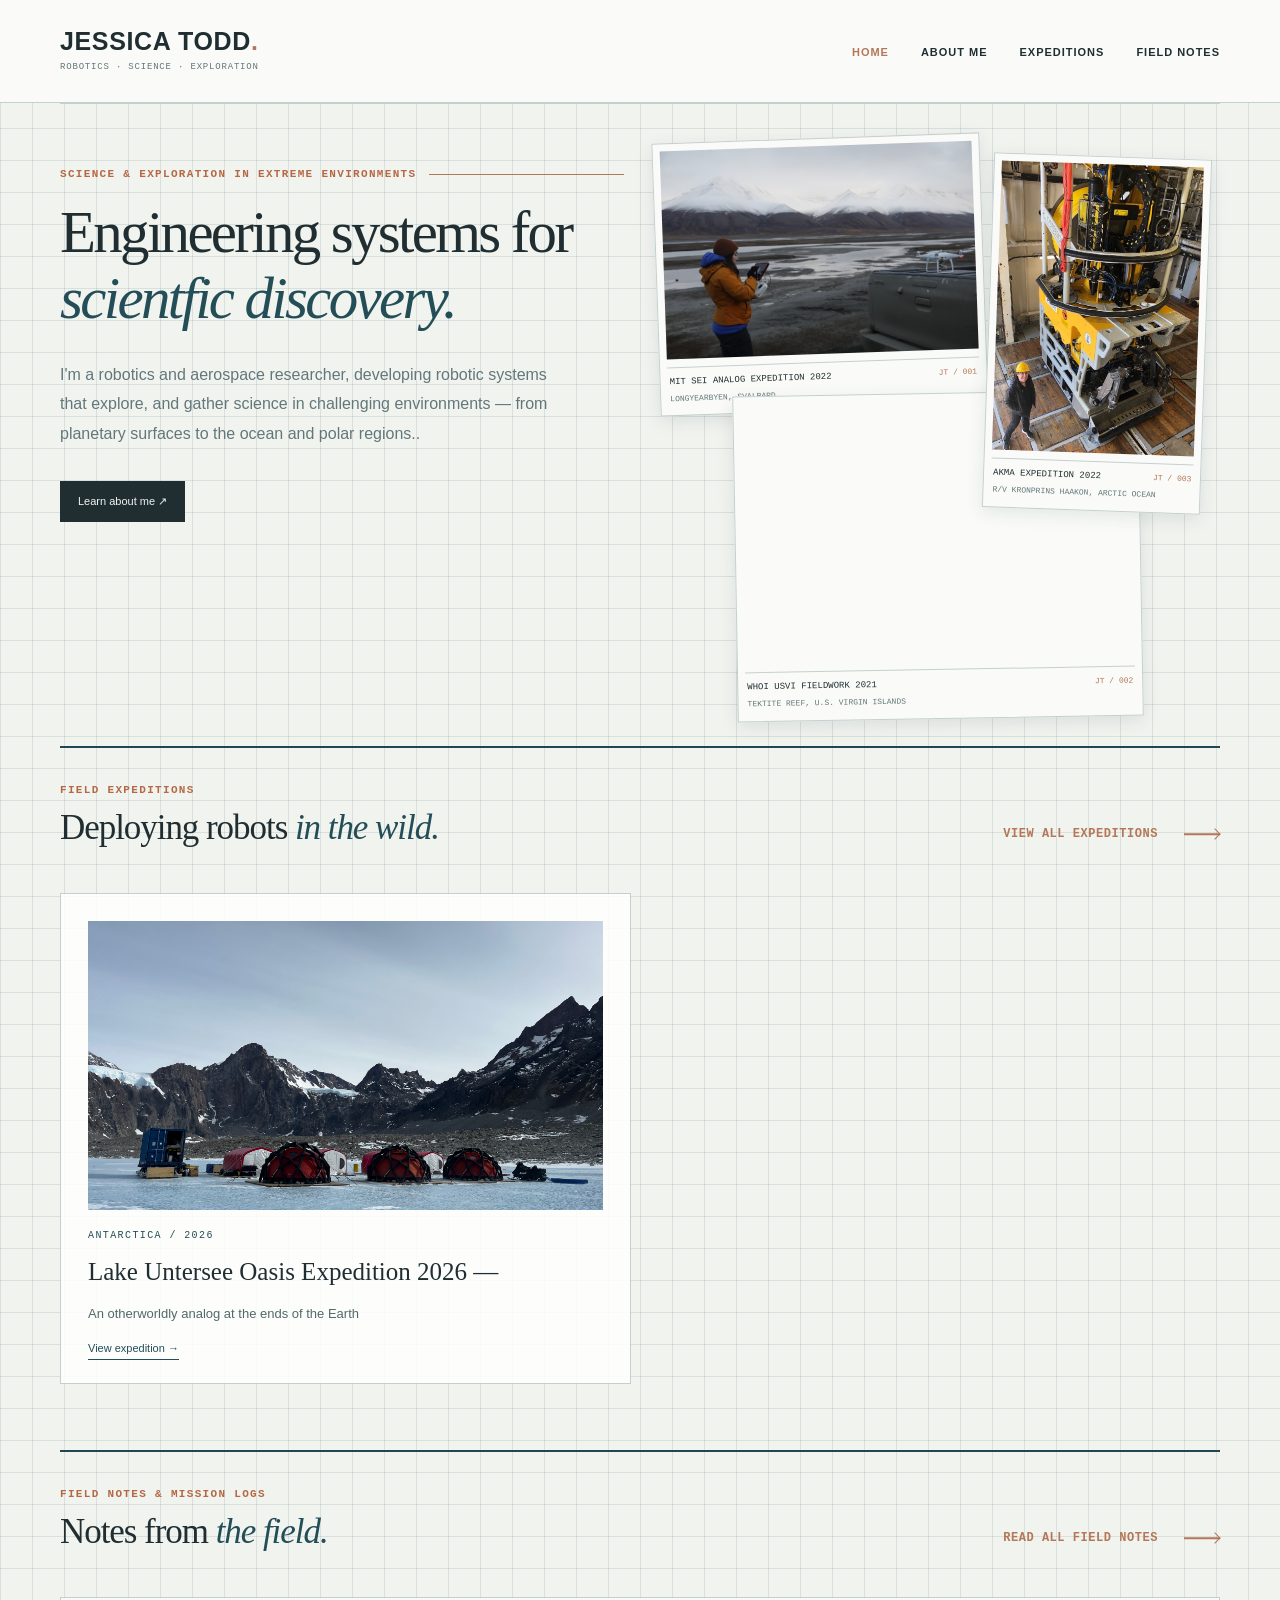
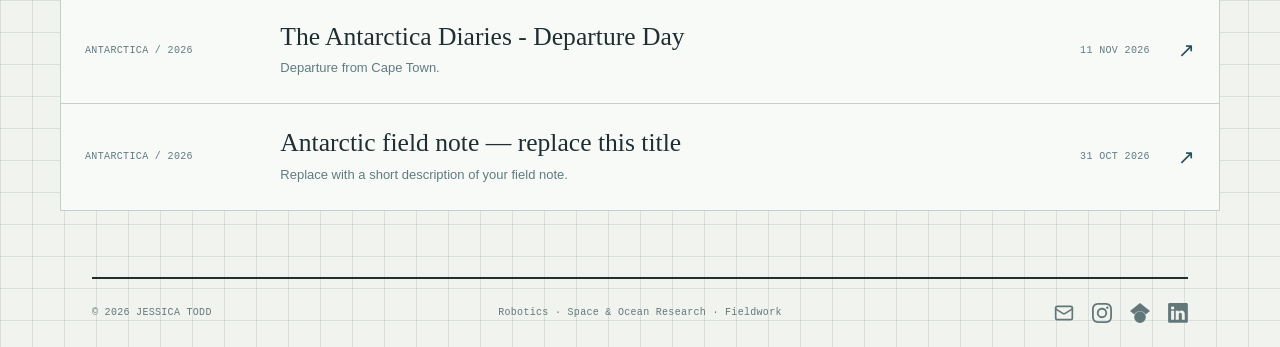
==== index.html @ 4ff8adb1 "Publish Personal Research Notebook static build" ====
<!DOCTYPE html><html lang="en"><head><meta charset="UTF-8"><meta name="viewport" content="width=device-width, initial-scale=1"><meta name="description" content="Research, field expeditions, robotics and space exploration."><meta name="theme-color" content="#f1f3ef"><link rel="icon" type="image/svg+xml" href="/favicon.svg"><title>Jessica Todd — Research Notebook</title><link rel="stylesheet" href="/_astro/BaseLayout.C4WYwk-_.css"></head><body><div class="page-shell"><header class="site-header"><a class="site-identity" href="/" aria-label="Jessica Todd — Home"><span class="wordmark">JESSICA TODD<span>.</span></span><span class="site-tagline">ROBOTICS · SCIENCE · EXPLORATION</span></a><nav aria-label="Main navigation"><a href="/" class="nav-link active">Home</a><a href="/about/" class="nav-link">About Me</a><a href="/expeditions/" class="nav-link">Expeditions</a><a href="/field-notes/" class="nav-link">Field Notes</a></nav></header><main><section class="exp-hero home-hero"><div><div class="atlas-index-line"><span class="eyebrow">SCIENCE & EXPLORATION IN EXTREME ENVIRONMENTS</span></div><h1>Engineering systems for <em>scientfic discovery.</em></h1><p class="hero-intro">I'm a robotics and aerospace researcher, developing robotic systems that explore, and gather science in challenging environments — from planetary surfaces to the ocean and polar regions..</p><div class="hero-actions"><a class="button button-dark" href="/about/">Learn about me ↗</a></div></div><div class="home-photo-composition" aria-label="Photographs from scientific fieldwork"><figure class="home-photo hero1"><div class="home-photo-image"><img src="/images/hero/_M7A6971.jpeg" alt="Drone surveying in Svalbard" loading="eager" decoding="async"></div><figcaption class="home-photo-caption"><div class="home-photo-caption-top"><span class="home-photo-expedition">MIT SEI ANALOG EXPEDITION 2022</span><span class="home-photo-number" aria-label="Collection photograph 001">JT / 001</span></div><span class="home-photo-location">LONGYEARBYEN, SVALBARD</span></figcaption></figure><figure class="home-photo hero2"><div class="home-photo-image"><img src="/images/hero/akma.png" alt="AEGIR ROV aboard R/V Kronprins Haakon" loading="eager" decoding="async"></div><figcaption class="home-photo-caption"><div class="home-photo-caption-top"><span class="home-photo-expedition">AKMA EXPEDITION 2022</span><span class="home-photo-number" aria-label="Collection photograph 003">JT / 003</span></div><span class="home-photo-location">R/V KRONPRINS HAAKON, ARCTIC OCEAN</span></figcaption></figure><figure class="home-photo hero3"><div class="home-photo-image"><img src="/images/hero/6D5A0852.jpg" alt="Underwater fieldwork in the U.S. Virgin Islands" loading="eager" decoding="async"></div><figcaption class="home-photo-caption"><div class="home-photo-caption-top"><span class="home-photo-expedition">WHOI USVI FIELDWORK 2021</span><span class="home-photo-number" aria-label="Collection photograph 002">JT / 002</span></div><span class="home-photo-location">TEKTITE REEF, U.S. VIRGIN ISLANDS</span></figcaption></figure></div></section><section class="section-block compact-section"><div class="section-heading"><div><p class="eyebrow">FIELD EXPEDITIONS</p><h2>Deploying robots <em>in the wild. </em></h2></div><a class="text-link" href="/expeditions/">View all expeditions<span class="link-arrow" aria-hidden="true">→</span></a></div><div class="exp-card-grid"><a class="exp-card expedition-home-card" href="/expeditions/antarctica2026/"><img src="/images/expeditions/antarctica_2026/IMG_6200.JPG" alt="Camp SETI at Lake Untersee" loading="lazy"><p class="eyebrow">Antarctica / 2026</p><h3>Lake Untersee Oasis Expedition 2026 —</h3><p>An otherworldly analog at the ends of the Earth</p><span class="text-link">View expedition →</span></a></div></section><section class="section-block compact-section"><div class="section-heading"><div><p class="eyebrow">FIELD NOTES & MISSION LOGS</p><h2>Notes from <em>the field.</em></h2></div><a class="text-link" href="/field-notes/">Read all field notes<span class="link-arrow" aria-hidden="true">→</span></a></div><!-- Horizontal field-note archive --><div class="home-fieldnotes-list"><a class="home-fieldnote-row" href="/field-notes/antarctica2026/311026/"><!-- Expedition / year --><div class="home-fieldnote-region">Antarctica / 2026</div><!-- Field-note title and description --><div class="home-fieldnote-content"><h3>The Antarctica Diaries - Departure Day</h3><p>Departure from Cape Town.</p></div><!-- Publication date and arrow --><div class="home-fieldnote-meta"><time datetime="2026-11-11">11 Nov 2026</time><span class="home-fieldnote-arrow" aria-hidden="true">↗</span></div></a><a class="home-fieldnote-row" href="/field-notes/antarctica-field-note/"><!-- Expedition / year --><div class="home-fieldnote-region">Antarctica / 2026</div><!-- Field-note title and description --><div class="home-fieldnote-content"><h3>Antarctic field note — replace this title</h3><p>Replace with a short description of your field note.</p></div><!-- Publication date and arrow --><div class="home-fieldnote-meta"><time datetime="2026-10-31">31 Oct 2026</time><span class="home-fieldnote-arrow" aria-hidden="true">↗</span></div></a></div></section></main><footer class="site-footer page-shell"><div class="footer-inner"><div class="footer-left"><span>© 2026 JESSICA TODD</span></div><div class="footer-center"><span>Robotics · Space & Ocean Research · Fieldwork</span></div><div class="footer-right"><div class="social-links "><a href="mailto:jetodd@caltech.edu" aria-label="Email" title="Email"><span class="social-icon" style="--icon-url: url(&quot;/icons/email.svg&quot;)" aria-hidden="true"></span></a><a href="https://www.instagram.com/jess_thexplorer/" aria-label="Instagram" title="Instagram" target="_blank" rel="noopener noreferrer"><span class="social-icon" style="--icon-url: url(&quot;/icons/instagram.svg&quot;)" aria-hidden="true"></span></a><a href="https://scholar.google.com/citations?user=zuVELHgAAAAJ&amp;hl=en" aria-label="Google Scholar" title="Google Scholar" target="_blank" rel="noopener noreferrer"><span class="social-icon" style="--icon-url: url(&quot;/icons/googlescholar.svg&quot;)" aria-hidden="true"></span></a><a href="https://www.linkedin.com/in/jessicatodd7/" aria-label="LinkedIn" title="LinkedIn" target="_blank" rel="noopener noreferrer"><span class="social-icon" style="--icon-url: url(&quot;/icons/linkedin.svg&quot;)" aria-hidden="true"></span></a></div></div></div></footer></div></body></html>
---- _astro/BaseLayout.C4WYwk-_.css ----
:root{--paper:#f6f5f0;--ink:#202821;--muted:#737970;--line:#dcded5;--green:#526b58;--rust:#b75c3e;--serif:Georgia, "Times New Roman", serif;--sans:Arial, Helvetica, sans-serif;--mono:"Courier New", monospace}*{box-sizing:border-box}html{scroll-behavior:smooth}body{background:var(--paper);color:var(--ink);font-family:var(--sans);-webkit-font-smoothing:antialiased;margin:0}a{color:inherit;text-decoration:none}.page-shell{width:min(1160px,100% - 64px);margin:0 auto}.site-header{border-bottom:1px solid var(--line);justify-content:space-between;align-items:center;min-height:86px;display:flex}.wordmark{letter-spacing:.12em;font-size:14px;font-weight:700}.nav-link{color:var(--muted);font-size:12px;transition:color .2s}.nav-link:hover,.nav-link.active{color:var(--ink)}.nav-link.active{box-shadow:0 1px var(--rust);padding-bottom:5px}.hero{grid-template-columns:1.05fr .95fr;align-items:center;gap:64px;padding:82px 0 88px;display:grid}.eyebrow,.card-index{font:10px var(--mono);letter-spacing:.12em;color:var(--muted);text-transform:uppercase}.eyebrow-dot{background:var(--rust);border-radius:50%;width:7px;height:7px;margin:0 9px 1px 0;display:inline-block}h1,h2,h3,p{margin-top:0}.hero h1,.page-hero h1{font:500 clamp(42px, 5.2vw, 68px)/1.12 var(--serif);letter-spacing:-.045em;margin:27px 0 22px}h1 em,h2 em{color:var(--green);font-weight:500}.hero-intro,.page-lede{color:#626a61;max-width:510px;font-size:16px;line-height:1.8}.hero-actions{align-items:center;gap:25px;margin-top:32px;display:flex}.button{align-items:center;gap:25px;padding:14px 18px;font-size:11px;display:inline-flex}.button-dark{background:var(--ink);color:var(--paper)}.button-dark:hover{background:var(--green)}.text-link{border-bottom:1px solid #aab0a6;padding-bottom:5px;font-size:11px}.text-link span{margin-left:10px}.hero-art{background:#dce2d6;padding:15px;position:relative}.hero-art svg{width:100%;height:auto;display:block}.art-topline,.art-caption{font:8px var(--mono);letter-spacing:.1em;color:#536755;justify-content:space-between;display:flex}.art-topline{padding:2px 2px 12px}.art-caption{padding:12px 2px 1px}.intro-strip{border-top:1px solid var(--line);border-bottom:1px solid var(--line);grid-template-columns:180px 1fr;align-items:start;gap:30px;padding:28px 0;display:grid}.intro-strip .eyebrow{margin:5px 0 0}.intro-strip p:last-child{max-width:760px;font:500 20px/1.55 var(--serif);margin:0}.section-heading{justify-content:space-between;align-items:end;margin-bottom:36px;display:flex}.section-heading h2{font:500 38px/1.15 var(--serif);letter-spacing:-.03em;margin:12px 0 0}.interest-grid{border-top:1px solid var(--line);border-bottom:1px solid var(--line);grid-template-columns:repeat(3,1fr);display:grid}.interest-card{padding:24px 26px 26px 0}.interest-card+.interest-card{border-left:1px solid var(--line);padding-left:26px}.interest-symbol{font:40px var(--serif);color:var(--green);margin:28px 0 20px}.interest-card h3{font:500 21px var(--serif);margin-bottom:10px}.interest-card p{color:var(--muted);max-width:290px;margin-bottom:0;font-size:12px;line-height:1.8}.writing-preview{padding-top:18px}.post-list{border-top:1px solid var(--line)}.post-row{border-bottom:1px solid var(--line);grid-template-columns:135px 1fr 25px;align-items:start;gap:25px;padding:22px 0;display:grid}.post-row time,.blog-meta{font:10px var(--mono);color:var(--muted)}.post-row h3{font:500 20px var(--serif);margin:-4px 0 6px}.post-row p{color:var(--muted);margin:0;font-size:12px}.post-arrow{color:var(--rust)}.empty-note,.small-note{color:var(--muted);font-size:12px;line-height:1.7}.closing-note{background:#e8ebe3;margin:25px 0 70px;padding:48px}.closing-note h2{font:500 36px/1.25 var(--serif);margin:15px 0 28px}.page-hero{border-bottom:1px solid var(--line);padding:90px 0 65px}.page-hero h1{margin-top:22px}.page-hero .page-lede{margin-bottom:0}.prose-layout{grid-template-columns:180px minmax(0,650px);gap:35px;padding:60px 0 100px;display:grid}.prose-layout>.eyebrow{padding-top:9px}.prose{color:#596159;font-size:14px;line-height:1.9}.prose p{margin-bottom:22px}.prose h2{color:var(--ink);font:500 25px var(--serif);margin:38px 0 12px}.prose a{color:var(--green);border-bottom:1px solid #aeb8aa}.theme-list,.project-list{padding:15px 0 35px}.theme-row,.project-row{border-bottom:1px solid var(--line);grid-template-columns:180px 1fr;gap:35px;padding:30px 0;display:grid}.theme-row h2,.project-row h2{font:500 25px var(--serif);margin-bottom:10px}.theme-row p,.project-row p{color:var(--muted);max-width:640px;margin:0;font-size:13px;line-height:1.8}.small-note{padding:0 0 60px}.tag-list{flex-wrap:wrap;gap:8px;margin-top:17px;display:flex}.tag-list span{border:1px solid var(--line);font:9px var(--mono);color:var(--muted);padding:6px 9px}.blog-hero{padding-bottom:60px}.blog-list{padding:12px 0 90px}.blog-card{border-bottom:1px solid var(--line);max-width:790px;padding:28px 0 30px;display:block}.blog-card:hover h2{color:var(--green)}.blog-meta{gap:20px;margin-bottom:12px;display:flex}.blog-card h2{font:500 28px var(--serif);margin-bottom:9px;transition:color .2s}.blog-card p{color:var(--muted);max-width:650px;margin-bottom:13px;font-size:13px;line-height:1.7}.read-more{font:9px var(--mono);color:var(--green)}.article{max-width:760px;margin:0 auto;padding:55px 0 90px}.back-link{font:10px var(--mono);color:var(--muted)}.article-header{border-bottom:1px solid var(--line);padding:60px 0 38px}.article-header h1{font:500 clamp(38px, 5vw, 58px)/1.15 var(--serif);letter-spacing:-.04em;margin:18px 0}.article-deck{color:var(--muted);max-width:600px;margin:0;font-size:16px;line-height:1.7}.article-body{color:#4f5950;font:15px/1.95 var(--sans);padding:35px 0}.article-body h2,.article-body h3{font-family:var(--serif);color:var(--ink);margin:35px 0 12px;font-weight:500}.article-body h2{font-size:27px}.article-body p{margin-bottom:22px}.article-body a{color:var(--green);text-underline-offset:3px;text-decoration:underline}.article-body blockquote{border-left:2px solid var(--rust);color:var(--green);font:italic 20px/1.6 var(--serif);margin:28px 0;padding:5px 20px}.article-body code{background:#e9ebe5;padding:2px 5px;font-size:.9em}.article-end{border-top:1px solid var(--line);color:var(--green);font:11px var(--mono);justify-content:space-between;padding-top:25px;display:flex}@media (width<=760px){.page-shell{width:min(100% - 38px,600px)}.site-header{flex-direction:column;justify-content:center;align-items:flex-start;gap:14px;min-height:72px;padding:15px 0}.site-header nav{justify-content:space-between;gap:0;width:100%}.nav-link{font-size:11px}.hero{grid-template-columns:1fr;gap:40px;padding:58px 0 60px}.hero h1,.page-hero h1{font-size:clamp(42px,11vw,58px)}.hero-art{max-width:520px}.intro-strip{grid-template-columns:1fr;gap:14px}.intro-strip p:last-child{font-size:18px}.section-block{padding:65px 0 55px}.section-heading h2{font-size:33px}.interest-grid{grid-template-columns:1fr}.interest-card,.interest-card+.interest-card{border-left:0;border-bottom:1px solid var(--line);padding:22px 0}.interest-symbol{margin:15px 0 8px}.post-row{grid-template-columns:1fr 22px;gap:8px 15px}.post-row time{grid-column:1/-1}.post-row h3{margin-top:0}.closing-note{margin-bottom:50px;padding:30px 24px}.closing-note h2{font-size:30px}.page-hero{padding:65px 0 48px}.prose-layout,.theme-row,.project-row{grid-template-columns:1fr;gap:15px}.prose-layout{padding:45px 0 70px}.theme-row,.project-row{padding:24px 0}.article{padding-top:35px}.article-header{padding-top:45px}.blog-meta{flex-wrap:wrap;gap:8px 15px}}.exp-hero{grid-template-columns:1fr 1fr;align-items:center;gap:52px;padding:85px 0 75px;display:grid}.exp-hero h1{font:500 clamp(44px,5.5vw,70px)/1.1 var(--serif);letter-spacing:-.045em;margin:22px 0}.exp-hero h1 em{color:var(--green)}.exp-art svg{width:100%;height:auto;display:block}.exp-art-top,.exp-art-bottom{font:10px var(--mono);color:#536755;letter-spacing:.08em;justify-content:space-between;padding:7px 2px 12px;display:flex}.exp-art-bottom{padding:12px 2px 3px}.status-band{border-top:1px solid var(--line);border-bottom:1px solid var(--line);grid-template-columns:1fr 1fr;gap:40px;padding:32px 0;display:grid}.status-band h2{font:500 27px/1.25 var(--serif);margin:8px 0}.status-mini-list{gap:10px;display:grid}.status-mini-list>a:not(.text-link){border-bottom:1px solid var(--line);align-items:center;gap:12px;padding:8px 0;font-size:13px;display:flex}.status-mini-list small{color:var(--muted);font:10px var(--mono);margin-left:auto}.status-dot{background:var(--rust);border-radius:50%;flex:none;width:8px;height:8px;display:inline-block}.exp-card-grid{grid-template-columns:repeat(2,minmax(0,1fr));gap:18px;display:grid}.exp-card{border:1px solid var(--line);background:#fafaf6;padding:27px;transition:border-color .2s,transform .2s;display:block}.exp-card:hover{border-color:var(--green);transform:translateY(-2px)}.exp-card h3{font:500 25px/1.25 var(--serif);margin:15px 0}.exp-card p:not(.eyebrow){color:var(--muted);font-size:13px;line-height:1.75}.compact-section{padding-top:24px}.research-project{border-top:1px solid var(--line);grid-template-columns:190px 1fr;gap:28px;padding:33px 0;display:grid}.research-project h2{font:500 28px var(--serif);margin-bottom:10px}.research-project p{color:var(--muted);font-size:14px;line-height:1.8}.project-pubs{gap:9px;margin-top:24px;font-size:13px;display:grid}.project-pubs a,.publication a{color:var(--green)}.publication{border-top:1px solid var(--line);padding:24px 0}.publication h3{font:500 22px var(--serif)}.publication p{color:var(--muted);font-size:13px}.status-grid{grid-template-columns:repeat(3,minmax(0,1fr));gap:16px;display:grid}.status-card{border:1px solid var(--line);background:#fafaf6;padding:24px}.status-card-top{justify-content:space-between;align-items:center;gap:10px;display:flex}.status-chip{font:10px var(--mono);color:var(--green);border:1px solid #bfcabd;align-items:center;gap:8px;padding:8px 10px;display:inline-flex}.status-card h2{font:500 24px var(--serif);margin:24px 0 12px}.status-card p{color:var(--muted);min-height:90px;font-size:13px;line-height:1.75}.trip-tabs{border-bottom:1px solid var(--line);flex-wrap:wrap;gap:10px;padding:24px 0;display:flex}.trip-tabs a{font:11px var(--mono);border:1px solid var(--line);background:#fafaf6;padding:10px 14px}.trip-tabs a:hover{border-color:var(--green)}.location-map{border:1px solid var(--line);background:#e1e9e3;margin:35px 0 45px}.location-map svg{width:100%;height:auto;display:block}.map-caption{background:#f4f5f0;justify-content:space-between;align-items:center;gap:20px;padding:18px;display:flex}.map-caption div{gap:6px;display:grid}.map-caption span{font:11px var(--mono);color:var(--muted)}.map-caption a{font:11px var(--mono);color:var(--green);text-decoration:underline}.map-disclaimer{color:var(--muted);margin:0;padding:0 18px 15px;font-size:11px}.field-gallery{margin-top:40px}.field-gallery h2{font:500 28px var(--serif)}.field-gallery-grid{grid-template-columns:repeat(2,minmax(0,1fr));gap:16px;display:grid}.field-gallery figure{margin:0}.field-gallery img{aspect-ratio:4/3;object-fit:cover;border:1px solid var(--line);width:100%;height:auto}.field-gallery figcaption{color:var(--muted);padding:9px 0;font-size:11px}@media (width<=900px){.exp-hero,.status-band{grid-template-columns:1fr}.status-grid{grid-template-columns:1fr 1fr}.site-header{flex-direction:column;align-items:flex-start;gap:18px;padding:22px 0}.site-header nav{flex-wrap:wrap;gap:16px}}@media (width<=600px){.exp-card-grid,.status-grid,.field-gallery-grid,.research-project{grid-template-columns:1fr}.research-project{gap:10px}.exp-hero{padding:45px 0}.map-caption{flex-direction:column;align-items:flex-start}}.expedition-feature{border:1px solid var(--line);background:#fafaf6;grid-template-columns:1.05fr .95fr;min-height:310px;display:grid}.expedition-feature-image{background:#dbe4dd;position:relative;overflow:hidden}.expedition-feature-image img{object-fit:cover;width:100%;height:100%;min-height:300px;transition:transform .3s;display:block}.expedition-feature:hover .expedition-feature-image img{transform:scale(1.025)}.expedition-image-index{background:var(--paper);font:10px var(--mono);padding:8px 10px;position:absolute;bottom:15px;left:16px}.expedition-feature-copy{flex-direction:column;align-items:flex-start;padding:34px 35px;display:flex}.expedition-feature-copy h2{font:500 clamp(28px,3vw,39px)/1.18 var(--serif);margin:16px 0}.expedition-subtitle{color:var(--muted);font-size:14px;line-height:1.7}.expedition-meta{gap:14px;width:100%;margin:12px 0 24px;display:grid}.expedition-meta span{gap:5px;font-size:13px;display:grid}.expedition-meta strong{font:10px var(--mono);letter-spacing:.1em;color:var(--muted)}.expedition-feature-copy .text-link{margin-top:auto}.expedition-home-card img{aspect-ratio:16/9;object-fit:cover;width:100%;margin-bottom:20px;display:block}.expedition-detail{padding:45px 0 70px}.expedition-hero-photo{margin:30px 0 45px}.expedition-hero-photo img{object-fit:cover;width:100%;max-height:510px;display:block}.expedition-hero-photo figcaption{font:11px var(--mono);color:var(--muted);padding:10px 0}.expedition-facts{border-top:1px solid var(--line);gap:24px;padding-top:18px;display:grid}.expedition-facts>div{gap:8px;display:grid}.expedition-facts strong{font-size:13px;font-weight:500;line-height:1.5}@media (width<=750px){.expedition-feature,.expedition-detail-layout{grid-template-columns:1fr}.expedition-feature-copy{padding:25px}.expedition-detail-layout{gap:25px}}.site-footer{border-top:1px solid var(--line);color:var(--muted);padding:24px 0}.footer-inner{grid-template-columns:1fr auto 1fr;align-items:center;gap:24px;width:100%;display:grid}.footer-left{font:10px var(--mono);letter-spacing:.03em;white-space:nowrap;justify-self:start}.footer-center{text-align:center;font:10px var(--mono);letter-spacing:.03em;justify-self:center}.footer-right{justify-self:end}.footer-right .social-links{flex-flow:row;align-items:center;gap:18px;display:flex}.footer-right .social-links a{color:var(--muted);border:none;justify-content:center;align-items:center;padding:0;line-height:1;transition:opacity .2s;display:inline-flex}.footer-right .social-links .social-icon{width:20px;height:20px;-webkit-mask-image:var(--icon-url);mask-image:var(--icon-url);background-color:currentColor;flex-shrink:0;display:block;-webkit-mask-position:50%;mask-position:50%;-webkit-mask-size:contain;mask-size:contain;-webkit-mask-repeat:no-repeat;mask-repeat:no-repeat}.footer-right .social-links a:hover{color:var(--ink)}.footer-right .social-links a:focus-visible{outline:2px solid var(--rust);outline-offset:5px}@media (width<=900px){.footer-inner{grid-template-columns:1fr auto;gap:16px}.footer-center{text-align:left;grid-area:2/1/auto/-1;justify-self:start}.footer-right{grid-area:1/2}}@media (width<=520px){.footer-inner{grid-template-columns:1fr;gap:16px}.footer-left{grid-row:1}.footer-center{grid-area:2/1;justify-self:start}.footer-right{grid-area:3/1;justify-self:start}}.atlas-hero-figure{border:1px solid var(--line);background:#dce2d6;margin:0;padding:12px}.atlas-figure-bar{font:9px var(--mono);letter-spacing:.06em;color:#536755;justify-content:space-between;align-items:center;gap:12px;padding:8px 3px 12px;display:flex}.atlas-hero-figure figcaption.atlas-figure-bar{padding:12px 3px 3px}.atlas-photo-frame{aspect-ratio:620/460;background:#a9b5b2;position:relative;overflow:hidden}.atlas-photo{object-fit:cover;object-position:center;width:100%;height:100%;display:block}.atlas-photo-grid{pointer-events:none;opacity:.45;background-image:linear-gradient(90deg,#ffffff2b 1px,#0000 1px),linear-gradient(#ffffff2b 1px,#0000 1px);background-size:12.5% 12.5%;position:absolute;inset:0}.atlas-photo-marker{color:var(--ink);font:9px/1.5 var(--mono);background:#f6f5f0e0;align-items:center;gap:9px;padding:8px 10px;display:flex;position:absolute;top:8%;right:6%}.atlas-marker-dot{background:var(--rust);border-radius:50%;width:9px;height:9px;box-shadow:0 0 0 4px #b75c3e29}.atlas-photo-label{max-width:calc(100% - 32px);color:var(--ink);background:#f6f5f0ed;flex-direction:column;gap:6px;padding:12px 14px;display:flex;position:absolute;bottom:16px;left:16px}.atlas-photo-label-heading{color:var(--rust);font:9px var(--mono);letter-spacing:.12em}.atlas-photo-label strong{font:11px var(--mono);letter-spacing:.05em}.atlas-photo-label>span:last-child{color:var(--muted);font:9px var(--mono)}.atlas-photo-north{color:#fff;font:12px var(--mono);text-shadow:0 1px 5px #000000b3;position:absolute;bottom:18px;right:16px}@media (width<=520px){.atlas-figure-bar{font-size:8px}.atlas-photo-label{padding:9px 10px}.atlas-photo-label strong{font-size:9px}.atlas-photo-north{display:none}}.atlas-figure-caption{flex-wrap:nowrap;justify-content:space-between;align-items:center;gap:12px;display:flex}.atlas-figure-caption span{white-space:nowrap}@media (width<=520px){.atlas-figure-caption{letter-spacing:0;gap:6px;font-size:7px}}.expedition-location-map{border:1px solid var(--line);background:var(--paper);margin:36px 0 52px}.expedition-map-header,.expedition-map-footer{letter-spacing:.08em;text-transform:uppercase;color:var(--muted);justify-content:space-between;align-items:center;gap:16px;padding:12px 16px;font-family:Courier New,monospace;font-size:10px;display:flex}.expedition-map-header{border-bottom:1px solid var(--line)}.expedition-map-footer{border-top:1px solid var(--line)}.expedition-map-image{background:#e8ebe5;overflow:hidden}.expedition-map-image img{width:100%;height:auto;display:block}.expedition-map-footer span:last-child{white-space:nowrap}@media (width<=600px){.expedition-map-header,.expedition-map-footer{letter-spacing:.02em;gap:8px;padding:10px;font-size:8px}}:root{--paper:#f1f3ef;--paper-light:#fafbf8;--surface:#e3eae7;--ink:#202e32;--muted:#63777a;--line:#c4d0cf;--ocean:#244e57;--glacier:#6e929e;--midnight:#172f38;--copper:#b47757;--green:var(--ocean);--rust:var(--copper);--serif:Georgia, "Times New Roman", serif;--sans:Arial, Helvetica, sans-serif;--mono:"Courier New", Courier, monospace;--atlas-grid:#c4d0cf;--atlas-panel:var(--surface);--grid-unit:32px;--grid-color:#46656d24}body{background-color:var(--paper);background-image:linear-gradient(to right, var(--grid-color) 1px, transparent 1px), linear-gradient(to bottom, var(--grid-color) 1px, transparent 1px);background-size:var(--grid-unit) var(--grid-unit);background-position:0 0}::selection{color:var(--ink);background:#bfd9d0}:focus-visible{outline:2px solid var(--rust);outline-offset:3px}a{transition:color .2s}a:hover{color:var(--green)}.site-header{isolation:isolate;border-bottom:1px solid var(--line);gap:24px;min-height:104px;position:relative}.site-header:before{content:"";z-index:-1;background:var(--paper-light);border-bottom:1px solid var(--line);width:100vw;position:absolute;top:0;bottom:0;left:50%;transform:translate(-50%)}.site-header nav{align-items:center;gap:32px;display:flex}.site-identity{flex-direction:column;flex-shrink:0;justify-content:center;align-items:flex-start;gap:7px;display:flex}.wordmark{font-family:var(--sans);letter-spacing:.025em;color:var(--ink);white-space:nowrap;font-size:25px;font-weight:700;line-height:1}.wordmark span{color:var(--copper)}.site-tagline{font:400 9px/1.4 var(--mono);letter-spacing:.09em;color:var(--muted);white-space:nowrap;display:block}.nav-link{font:600 11px var(--sans);text-transform:uppercase;letter-spacing:.09em;color:var(--ink);box-shadow:none}.nav-link.active{color:var(--copper);box-shadow:none;padding-bottom:0}.nav-link:hover{color:var(--copper)}.eyebrow,.card-index{letter-spacing:.14em;color:var(--green);font-size:10px}.page-hero{border-bottom:2px solid var(--ink);padding:74px 0 64px;position:relative}.page-hero h1{max-width:880px}.page-lede,.hero-intro{color:#4d6668}.exp-hero{gap:42px;padding:76px 0 66px}.exp-hero h1{letter-spacing:-.05em}.exp-hero h1 em,h1 em,h2 em{color:var(--green)}.exp-art{background:#dfe9e4;border:1px solid #a8bcb4;padding:12px}.exp-art-top,.exp-art-bottom{color:var(--green);font-size:9px}.button-dark{background:var(--ink)}.button-dark:hover{background:var(--green);color:#fff}.text-link{border-color:var(--green);color:var(--green)}.status-band{background:var(--atlas-panel);border-color:var(--line);margin:0 -18px;padding:34px 18px}.status-mini-list>a:not(.text-link){border-color:#c4d1ca}.status-dot{background:var(--rust)}.section-block{padding:76px 0 66px}.section-heading{border-bottom:1px solid var(--line);margin-bottom:25px;padding-bottom:19px}.section-heading h2{font-size:35px}.exp-card{border:1px solid var(--line);border-top:3px solid var(--green);background:#ffffffd9}.exp-card:hover{border-color:var(--green);box-shadow:0 7px 22px #172c320f}.exp-card h3{color:var(--ink)}.exp-card p:not(.eyebrow),.expedition-subtitle{color:#52696a}.status-card{border-top:3px solid var(--green);background:#fff}.status-chip{border-color:#a9c2b8}.trip-tabs a{background:#fff}.research-project{border-top:1px solid var(--line)}.tag-list span{background:var(--atlas-panel);color:var(--green);border-color:#d0dcd4}.expedition-feature{border-color:var(--line);background:#fff}.expedition-feature-image{background:#dfe8e2}.expedition-image-index{background:var(--ink);color:#fff}.expedition-feature-copy{border-left:3px solid var(--green)}.expedition-meta strong{color:var(--green)}.location-map{background:#e0ebe7}.map-caption{background:#f0f4ef}.site-footer{border-top:2px solid var(--ink)}.article-header{border-bottom:2px solid var(--ink)}.article-body{color:#385358}.article-body blockquote{color:var(--green)}.article-body code{background:#e0ebe6}.small-note{color:var(--muted)}.atlas-hero-figure{background:#e1eae5;border:1px solid #b9cbc3;position:relative;overflow:hidden}.atlas-hero-figure svg{width:100%;height:auto;display:block}.atlas-hero-figure .atlas-figure-bar{font:9px var(--mono);color:var(--green);letter-spacing:.08em;justify-content:space-between;gap:8px;padding:10px 14px;display:flex}.atlas-figure-number{font:10px var(--mono);color:var(--green)}.atlas-index-line{align-items:center;gap:13px;margin-bottom:20px;display:flex}.atlas-index-line:after{content:"";background:var(--line);flex:1;height:1px}.atlas-quick-index{border:1px solid var(--line);background:#fff;grid-template-columns:repeat(3,minmax(0,1fr));gap:0;display:grid}.atlas-quick-index a{gap:7px;padding:20px 23px;display:grid}.atlas-quick-index a+a{border-left:1px solid var(--line)}.atlas-quick-index span{font:9px var(--mono);color:var(--green)}.atlas-quick-index strong{font:500 19px var(--serif)}.atlas-quick-index small{font:11px var(--sans);color:var(--muted)}.atlas-hero-caption{font:10px var(--mono);color:var(--muted)}.home-hero h1{font-family:var(--serif);letter-spacing:-.045em;margin:0 0 28px;font-size:clamp(42px,4.6vw,66px);font-weight:500;line-height:1.12}.home-hero h1 em{color:var(--ocean);font-weight:500}.home-hero .hero-intro{max-width:490px;color:var(--muted);font-size:16px;line-height:1.85}.home-hero .atlas-index-line .eyebrow{color:var(--copper)}.home-hero .atlas-index-line:after{background:var(--copper)}@media (width<=900px){.site-header{gap:20px}.site-header nav{flex-wrap:wrap;gap:16px}}@media (width<=760px){.site-header{padding:24px 0}.site-header nav{flex-wrap:wrap;gap:16px 22px}.wordmark{font-size:23px}.site-tagline{letter-spacing:.08em;font-size:9px}.home-hero h1{font-size:clamp(38px,9vw,54px)}}@media (width<=700px){.atlas-quick-index{grid-template-columns:1fr}.atlas-quick-index a+a{border-left:0;border-top:1px solid var(--line)}.expedition-feature-copy{border-left:0;border-top:3px solid var(--green)}.site-header nav{justify-content:flex-start;gap:15px}.nav-link{font-size:10px}.page-hero:after{top:30px}}.home-photo-composition{isolation:isolate;width:100%;min-height:620px;position:relative}.home-photo{box-sizing:border-box;background:var(--paper-light);border:1px solid var(--line);margin:0;padding:7px 7px 11px;transition:transform .3s,box-shadow .3s;position:absolute;box-shadow:0 5px 18px #172f381a}.home-photo-image{width:100%}.home-photo-image img{width:100%;height:auto;display:block}.home-photo-caption{border-top:1px solid var(--line);min-width:0;font:400 9px/1.4 var(--mono);letter-spacing:0;white-space:normal;color:var(--ink);flex-direction:column;gap:4px;margin-top:8px;padding:8px 2px 0;display:flex}.home-photo-caption-top{grid-template-columns:minmax(0,1fr) auto;align-items:start;gap:8px;min-width:0;display:grid}.home-photo-expedition{min-width:0;font:400 9px/1.45 var(--mono);letter-spacing:0;text-transform:uppercase;color:var(--ink);overflow-wrap:normal;word-break:normal;display:block}.home-photo-number{font:400 8px/1.45 var(--mono);letter-spacing:0;color:var(--copper);white-space:nowrap;text-align:right;background:0 0;padding:0;display:block;position:static}.home-photo-location{font:400 8px/1.45 var(--mono);letter-spacing:0;text-transform:uppercase;color:var(--muted);white-space:normal;overflow-wrap:normal;word-break:normal;display:block}.hero1{z-index:1;width:68%;top:0;right:0;transform:rotate(1deg)}.hero2{z-index:3;width:40%;top:47%;right:-5%;transform:rotate(1.5deg)}.hero3{z-index:2;width:57%;top:47%;left:0;transform:rotate(-1deg)}.home-photo:hover{z-index:5;box-shadow:0 9px 22px #172f3826}.hero1:hover{transform:rotate(1deg)translateY(-4px)}.hero2:hover{transform:rotate(0)translateY(-4px)}.hero3:hover{transform:rotate(-1deg)translateY(-4px)}@media (width<=900px){.home-photo-composition{min-height:560px}}@media (width<=600px){.home-photo-composition{max-width:440px;min-height:470px;margin:24px auto 0}.home-photo{padding:5px 5px 8px}.hero1{width:69%;top:0;right:1%}.hero2{width:42%;top:43%;right:0}.hero3{width:58%;top:42%;left:0}.home-photo-caption{gap:3px;margin-top:6px;padding-top:6px}.home-photo-expedition{font-size:8px}.home-photo-location,.home-photo-number{font-size:7px}}@media (prefers-reduced-motion:reduce){.home-photo{transition:none}}.page-hero .eyebrow{color:var(--copper);font-family:var(--mono);letter-spacing:.12em;text-transform:uppercase;font-size:11px;font-weight:700}.about-page-hero{border-bottom:2px solid var(--ocean);padding-bottom:42px}.about-page-hero h1{font-family:var(--serif);letter-spacing:-.04em;margin:18px 0 0;font-size:clamp(46px,5vw,68px);font-weight:500;line-height:1.1}.about-content{padding-top:52px}.about-layout{grid-template-columns:minmax(0,1.3fr) minmax(280px,.8fr);align-items:start;gap:clamp(40px,6vw,90px);display:grid}.about-biography{max-width:720px}.about-biography p{font-family:var(--sans);color:var(--muted);margin:0 0 24px;font-size:15px;line-height:1.9}.about-biography .about-opening{font-family:var(--serif);color:var(--ink);margin-bottom:30px;font-size:clamp(23px,2.4vw,30px);line-height:1.45}.about-education{border-top:1px solid var(--line);margin-top:42px;padding-top:24px}.about-biography .about-meta-heading{font-family:var(--mono);letter-spacing:.12em;color:var(--copper);margin-bottom:18px;font-size:10px;font-weight:700}.about-education strong{color:var(--ink);font-weight:600}.about-resume-link{border-bottom:2px solid var(--ocean);font-family:var(--mono);letter-spacing:.08em;color:var(--ocean);align-items:center;gap:28px;margin-top:8px;padding:12px 0;font-size:11px;font-weight:700;text-decoration:none;display:inline-flex}.about-resume-link:hover{color:var(--copper);border-color:var(--copper)}.about-photo-column{flex-direction:column;gap:32px;display:flex}.about-photo{background:var(--paper-light);border:1px solid var(--line);margin:0;padding:8px 8px 12px}.about-photo img{width:100%;height:auto;display:block}.about-photo figcaption{border-top:1px solid var(--line);font-family:var(--mono);letter-spacing:0;color:var(--muted);flex-wrap:wrap;justify-content:space-between;align-items:baseline;gap:8px;margin-top:10px;padding:8px 2px 0;font-size:9px;line-height:1.5;display:flex}.about-photo-number{color:var(--copper);white-space:nowrap}@media (width<=800px){.about-layout{grid-template-columns:1fr;gap:40px}.about-photo-column{grid-template-columns:repeat(2,minmax(0,1fr));gap:16px;display:grid}}@media (width<=550px){.about-photo-column{grid-template-columns:1fr}.about-biography p{font-size:14px}}.education-list{border-top:1px solid var(--line)}.education-entry{border-bottom:1px solid var(--line);grid-template-columns:1.4fr 1fr auto;align-items:baseline;gap:20px;padding:14px 0;font-size:13px;line-height:1.6;display:grid}.education-degree{color:var(--ink);font-weight:600}.education-university{color:var(--muted)}.education-year{font-family:var(--mono);color:var(--copper);text-align:right;font-size:11px}@media (width<=600px){.education-entry{grid-template-columns:1fr auto;gap:4px 12px}.education-university{grid-area:2/1}.education-year{grid-area:1/2}}.field-note-collections{margin-top:20px}.field-note-collection{border-top:2px solid var(--ocean);padding-top:42px;padding-bottom:72px;scroll-margin-top:24px}.field-note-collection-header{grid-template-columns:minmax(0,1.4fr) minmax(220px,.7fr);align-items:start;gap:clamp(30px,5vw,70px);margin-bottom:38px;display:grid}.field-note-collection-heading .eyebrow{font-family:var(--mono);letter-spacing:.12em;color:var(--copper);font-size:10px;font-weight:700}.field-note-collection-heading h2{font-family:var(--serif);letter-spacing:-.03em;color:var(--ink);margin:16px 0;font-size:clamp(30px,3.6vw,46px);font-weight:500;line-height:1.15}.field-note-collection-meta{font-family:var(--mono);letter-spacing:.04em;color:var(--muted);margin:0 0 18px;font-size:10px}.field-note-collection-description{max-width:580px;font-family:var(--sans);color:var(--muted);margin:0 0 22px;font-size:14px;line-height:1.8}.field-note-expedition-link{border-bottom:1px solid var(--ocean);font-family:var(--mono);letter-spacing:.06em;color:var(--ocean);align-items:center;gap:18px;padding-bottom:7px;font-size:10px;font-weight:700;text-decoration:none;display:inline-flex}.field-note-expedition-link:hover{color:var(--copper);border-color:var(--copper)}.field-note-collection-image{background:var(--paper-light);border:1px solid var(--line);padding:7px;display:block}.field-note-collection-image img{width:100%;height:auto;display:block}.field-note-list{border-top:1px solid var(--line)}.field-note-row{border-bottom:1px solid var(--line);grid-template-columns:40px minmax(0,1fr) 24px;align-items:start;gap:20px;padding:23px 8px;text-decoration:none;transition:background .2s;display:grid}.field-note-row:hover{background:#e3eae773}.field-note-row-index{font-family:var(--mono);color:var(--copper);padding-top:4px;font-size:10px}.field-note-row-date{font-family:var(--mono);letter-spacing:.04em;color:var(--muted);margin-bottom:9px;font-size:10px;display:block}.field-note-row h3{font-family:var(--serif);color:var(--ink);margin:0 0 8px;font-size:clamp(19px,2vw,25px);font-weight:500}.field-note-row p{max-width:700px;font-family:var(--sans);color:var(--muted);margin:0;font-size:13px;line-height:1.7}.field-note-row-arrow{color:var(--ocean);font-size:18px}.field-note-row:hover .field-note-row-arrow{color:var(--copper)}@media (width<=750px){.field-note-collection-header{grid-template-columns:1fr;gap:24px}.field-note-collection-image{max-width:440px}}@media (width<=550px){.field-note-row{grid-template-columns:24px minmax(0,1fr) 16px;gap:10px;padding:20px 0}.field-note-row h3{font-size:20px}}.page-hero>.eyebrow,.article-header>.eyebrow{color:var(--copper);font-family:var(--mono);letter-spacing:.12em;text-transform:uppercase;font-size:11px;font-weight:700}.expedition-index{gap:32px;display:grid}.expedition-index .expedition-feature{background:var(--paper-light);border:1px solid var(--line);box-shadow:none;grid-template-columns:1.05fr .95fr;align-items:stretch;padding:0;display:grid;overflow:hidden}.expedition-index .expedition-feature-image{min-width:0;position:relative;overflow:hidden}.expedition-index .expedition-feature-image img{object-fit:cover;width:100%;height:100%;display:block}.expedition-index .expedition-feature-copy{background:var(--paper-light);border-left:3px solid var(--ocean);flex-direction:column;min-width:0;padding:34px 36px;display:flex}.expedition-index .expedition-feature-copy>.eyebrow{color:var(--copper);font-weight:700}.expedition-index .expedition-feature-copy h2{font-family:var(--serif);color:var(--ink);font-weight:500}.expedition-index .expedition-meta strong{color:var(--copper)}.expedition-index .expedition-feature-copy>.text-link{align-self:flex-start;margin-top:auto}@media (width<=700px){.expedition-index .expedition-feature{grid-template-columns:1fr}.expedition-index .expedition-feature-image img{height:auto}.expedition-index .expedition-feature-copy{border-left:0;border-top:3px solid var(--ocean);padding:26px}}.expedition-detail-layout{grid-template-columns:minmax(260px,.85fr) minmax(0,2.8fr);align-items:start;gap:clamp(40px,5vw,70px);display:grid}.expedition-notebook{background:var(--paper-light);border:1px solid var(--line);border-top:3px solid var(--ocean);min-width:0;padding:18px 20px 22px}.notebook-header{border-bottom:1px solid var(--ocean);font-family:var(--mono);letter-spacing:.06em;color:var(--copper);justify-content:space-between;gap:10px;padding-bottom:12px;font-size:9px;font-weight:700;display:flex}.expedition-notebook .notebook-entry:first-of-type{border-top:none}.notebook-entry-heading{font-family:var(--mono);letter-spacing:.1em;color:var(--copper);margin:0 0 14px;font-size:10px;font-weight:700;line-height:1.5}.expedition-notebook .notebook-entry>p{font-family:var(--sans);color:var(--ink);margin:0;font-size:12px;font-weight:400;line-height:1.75}.notebook-map{background:var(--paper-light);border:1px solid var(--line);margin:0 0 14px;padding:6px}.notebook-map img{width:100%;height:auto;display:block}.notebook-map figcaption{border-top:1px solid var(--line);font-family:var(--mono);letter-spacing:0;color:var(--muted);overflow-wrap:break-word;flex-direction:column;gap:5px;padding:10px 3px 3px;font-size:9px;line-height:1.5;display:flex}.notebook-coordinates{color:var(--copper)}.notebook-methods{flex-wrap:wrap;gap:7px;display:flex}.notebook-methods span{border:1px solid var(--line);background:var(--surface);font-family:var(--mono);color:var(--ocean);padding:6px 8px;font-size:9px;line-height:1.4}@media (width<=850px){.expedition-detail-layout{grid-template-columns:1fr;gap:36px}.expedition-notebook{max-width:600px}}.expedition-notebook{border-top:2px solid var(--ocean);padding:12px 18px 14px}.expedition-notebook .notebook-entry{border-top:1px solid var(--line);padding:13px 0}.expedition-notebook .notebook-entry:first-child{border-top:none;padding-top:4px}.notebook-entry-heading{margin:0 0 7px}.expedition-notebook .notebook-entry>p{margin:0;font-size:12px;line-height:1.55}.notebook-role-list{margin:0;padding:0;list-style:none}.notebook-role-list li{font-family:var(--sans);color:var(--ink);padding:3px 0;font-size:12px;line-height:1.5}.notebook-map{margin:8px 0 10px;padding:5px}.notebook-map figcaption{gap:3px;padding:7px 2px 2px;font-size:9px}.notebook-methods{gap:5px}.notebook-methods span{padding:4px 7px;font-size:9px}.expedition-detail-layout{align-items:start}.expedition-detail-layout>.article-body{margin-top:0;padding-top:0}.expedition-detail-layout>.article-body>:first-child{margin-top:0}.field-note-collections{gap:70px;display:grid}.field-note-collection.fn-preview-collection{border:1px solid var(--line);background:var(--paper-light);padding:0;scroll-margin-top:25px;overflow:hidden}.fn-expedition-banner{background:#526b58;height:240px;position:relative;overflow:hidden}.fn-expedition-banner>img{object-fit:cover;width:100%;height:100%;display:block}.fn-expedition-banner:after{content:"";pointer-events:none;background:linear-gradient(90deg,#1623258c,#1623250a 78%);position:absolute;inset:0}.fn-banner-caption{z-index:1;color:#fff;position:absolute;bottom:28px;left:32px;right:20px}.fn-banner-caption .eyebrow{color:#edc0a7;letter-spacing:.14em;font-size:10px}.fn-banner-caption h2{color:#fff;font-family:var(--serif);margin:12px 0 7px;font-size:clamp(30px,4vw,48px);font-weight:400;line-height:1.1}.fn-banner-caption>p:last-child{font:14px/1.5 var(--sans);margin:0}.fn-expedition-overview{grid-template-columns:minmax(0,1.6fr) minmax(220px,1fr);align-items:start;gap:clamp(24px,4vw,55px);padding:32px;display:grid}.fn-overview-copy>.eyebrow,.fn-report-heading{color:var(--copper);font:700 10px/1.5 var(--mono);letter-spacing:.13em}.fn-overview-copy>p:nth-child(2){font:15px/1.85 var(--sans);color:var(--ink);max-width:650px;margin:22px 0 18px}.fn-overview-meta{font:10px/1.6 var(--mono);color:var(--muted);margin:0 0 15px}.fn-overview-map{border:1px solid var(--line);background:var(--surface);margin:0;padding:8px}.fn-overview-map img{width:100%;height:auto;display:block}.fn-overview-map figcaption{font:9px/1.5 var(--mono);color:var(--muted);text-transform:uppercase;padding:8px 2px 0}.fn-report-heading{border-top:1px solid var(--line);padding:23px 32px 12px}.fn-preview-collection .field-note-list{padding:0 32px 16px}.fn-preview-collection .field-note-row{border-top:1px solid var(--line);grid-template-columns:120px minmax(0,1fr) minmax(95px,150px) 20px;align-items:center;gap:18px;padding:20px 0;text-decoration:none;display:grid}.fn-report-date,.fn-report-location{font:10px/1.5 var(--mono);color:var(--muted);text-transform:uppercase}.fn-preview-collection .field-note-row-content h3{font:400 25px/1.2 var(--serif);color:var(--ink);margin:0 0 6px}.fn-preview-collection .field-note-row-content p{font:12px/1.6 var(--sans);color:var(--muted);margin:0}.fn-preview-collection .field-note-row-arrow{color:var(--ink)}@media (width<=720px){.fn-expedition-banner{height:220px}.fn-banner-caption{bottom:20px;left:20px}.fn-expedition-overview{grid-template-columns:1fr;padding:22px}.fn-report-heading{padding:20px 22px 12px}.fn-preview-collection .field-note-list{padding:0 22px 12px}.fn-preview-collection .field-note-row{grid-template-columns:1fr 20px;gap:7px 12px}.fn-report-date{grid-column:1/-1}.fn-report-location{grid-column:1}.fn-preview-collection .field-note-row-arrow{grid-area:2/2/4}}.field-entry{max-width:1120px;margin:0 auto}.field-entry-header{max-width:850px}.field-entry-meta{border-top:1px solid var(--line);font:10px/1.6 var(--mono);color:var(--muted);letter-spacing:.07em;text-transform:uppercase;flex-wrap:wrap;gap:12px 26px;margin-top:22px;padding-top:13px;display:flex}.field-entry-footer{flex-wrap:wrap;justify-content:space-between;gap:14px;display:flex}.field-journal-layout{grid-template-columns:minmax(190px,.8fr) minmax(0,2.5fr);align-items:start;gap:clamp(28px,5vw,65px);margin-top:40px;display:grid}.field-journal-sidebar{border:1px solid var(--line);border-top:3px solid var(--ocean);background:var(--paper-light);padding:20px}.field-journal-sidebar>.eyebrow{margin:0 0 18px}.field-journal-fact{border-top:1px solid var(--line);gap:5px;padding:13px 0;display:grid}.field-journal-fact strong{font:700 10px/1.5 var(--mono);color:var(--copper);letter-spacing:.08em}.field-journal-fact span,.field-journal-fact a{font:12px/1.65 var(--sans);color:var(--ink);overflow-wrap:anywhere}.field-journal-map{max-width:100%;margin-top:16px;overflow:hidden}.field-journal-body{min-width:0;max-width:760px}.field-journal-body>:first-child{margin-top:0}.field-journal-gallery{border-top:1px solid var(--line);margin-top:60px;padding-top:25px}.field-journal-gallery-grid{grid-template-columns:repeat(2,minmax(0,1fr));gap:24px;margin-top:20px;display:grid}.field-journal-gallery figure{margin:0}.field-journal-gallery img{width:100%;height:auto;display:block}.field-journal-gallery figcaption{font:11px/1.6 var(--sans);color:var(--muted);margin-top:8px}.field-entry--photo .field-entry-header{max-width:920px}.field-photo-lead{margin:34px 0 40px}.field-photo-lead img{object-fit:cover;width:100%;max-height:650px;display:block}.field-photo-lead figcaption,.field-photo-frame figcaption{font:11px/1.6 var(--mono);color:var(--muted);margin-top:10px}.field-photo-story{max-width:780px;margin:0 auto 55px}.field-photo-story>:first-child{margin-top:0}.field-photo-sequence{max-width:980px;margin:0 auto}.field-photo-sequence>.eyebrow{border-top:1px solid var(--line);padding-top:20px}.field-photo-frame{margin:34px 0 55px}.field-photo-frame img{width:100%;height:auto;display:block}.field-photo-frame figcaption{grid-template-columns:30px 1fr;gap:12px;display:grid}.field-photo-frame figcaption span:first-child{color:var(--copper)}@media (width<=760px){.field-journal-layout{grid-template-columns:1fr;gap:26px}.field-journal-sidebar{padding:16px}.field-journal-gallery-grid{grid-template-columns:1fr}.field-photo-lead{margin:24px 0 30px}.field-photo-frame{margin:24px 0 38px}}.field-entry-navigation{max-width:1120px;margin:26px auto 22px}.field-entry--journal{--journal-paper:#f7f5ef;--journal-ink:#303c3b;--journal-muted:#78827d;--journal-rule:#d3d4cb;box-sizing:border-box;background:var(--journal-paper);color:var(--journal-ink);background-image:none;border:1px solid #deded5;margin-bottom:64px;padding:clamp(28px,5vw,64px);box-shadow:0 8px 30px #1e2d2b0b}.field-entry--journal .field-entry-header{border:0;max-width:none;margin:0 0 36px;padding:0}.field-entry--journal .field-entry-header>.eyebrow{font:700 10px/1.5 var(--mono);letter-spacing:.14em;color:var(--copper);margin:0 0 20px}.field-entry--journal .field-entry-header h1{max-width:none;font:400 clamp(36px,4.2vw,56px)/1.15 var(--serif);color:var(--journal-ink);margin:0}.field-entry--journal .field-journal-record{border-bottom:1px solid var(--journal-rule);gap:8px;width:100%;max-width:none;margin:0 0 40px;padding:0 0 28px;display:grid}.field-entry--journal .field-journal-record-row{grid-template-columns:140px minmax(0,1fr);align-items:baseline;gap:18px;display:grid}.field-entry--journal .field-journal-record dt{font:500 13px/1.7 var(--mono);color:#647770}.field-entry--journal .field-journal-record dd{font:400 13px/1.7 var(--mono);color:var(--journal-ink);margin:0}.field-entry--journal .field-journal-content{width:100%;max-width:none;margin:0;padding:0;display:block}.field-entry--journal .field-journal-body{width:100%;max-width:none;font-family:var(--serif);color:var(--journal-ink);margin:0;padding:0;font-size:18px;line-height:1.85}.field-entry--journal .field-journal-body>*{max-width:none;margin-left:0;margin-right:0}.field-entry--journal .field-journal-body p{margin:0 0 1.5em}.field-entry--journal .field-journal-body h2{font:400 27px/1.3 var(--serif);color:var(--journal-ink);margin:1.8em 0 .7em}.field-entry--journal .field-journal-body h3{font:400 21px/1.35 var(--serif);color:var(--journal-ink);margin:1.6em 0 .6em}.field-entry--journal .field-journal-gallery{border:0;width:100%;max-width:none;margin:54px 0 0;padding:0}.field-entry--journal .field-journal-gallery>.eyebrow{color:var(--copper);margin-bottom:22px}.field-entry--journal .field-journal-gallery-grid{grid-template-columns:1fr;gap:36px;display:grid}.field-entry--journal .field-journal-figure{background:#fffefa;border:1px solid #cbd3cf;margin:0;padding:10px}.field-entry--journal .field-journal-photo-mat img{width:100%;height:auto;display:block}.field-entry--journal .field-journal-figure-caption{border:0;align-items:baseline;gap:14px;margin:0;padding:12px 4px 4px;display:flex}.field-entry--journal .field-journal-figure-number{font:10px/1.5 var(--mono);letter-spacing:.1em;color:#647a74;flex-shrink:0}.field-entry--journal .field-journal-figure-description{font:italic 14px/1.6 var(--serif);color:#58645e}.field-entry-footer{flex-direction:column;align-items:stretch;gap:18px;display:flex}.field-publication-info{border-bottom:1px solid var(--line);padding-bottom:16px}.field-publication-info .eyebrow{color:var(--muted);font-size:10px}.field-entry-footer-links{flex-wrap:wrap;justify-content:space-between;align-items:center;gap:20px;display:flex}.field-entry--journal .field-entry-footer{border-top:1px solid var(--journal-rule);width:100%;max-width:none;margin:64px 0 0;padding:24px 0 0}@media (width<=720px){.field-entry--journal{padding:28px 22px}.field-entry--journal .field-entry-header h1{font-size:clamp(32px,7vw,44px)}.field-entry--journal .field-journal-body{font-size:17px}.field-entry--journal .field-journal-record-row{grid-template-columns:115px minmax(0,1fr);gap:12px}.field-entry--journal{margin-bottom:40px}.field-entry--journal .field-journal-record dt,.field-entry--journal .field-journal-record dd{font-size:12px}}@media (width<=420px){.field-entry--journal{padding:24px 18px}.field-entry--journal .field-journal-figure-caption{flex-direction:column;gap:5px}.field-entry--journal .field-journal-record-row{grid-template-columns:1fr;gap:2px}}.field-entry--journal .field-photos{grid-template-columns:repeat(var(--photo-columns,1), minmax(0, 1fr));align-items:var(--photo-align,center);box-sizing:border-box;display:grid;margin-top:40px!important;margin-bottom:48px!important}.field-entry--journal .field-photos__figure{min-width:0;margin:0}.field-entry--journal .field-photos__frame{box-sizing:border-box;background:#f8faf8;border:1px solid #c4d0ce;padding:10px 10px 0}.field-entry--journal .field-photos__image{background:#e9eeeb;width:100%;position:relative;overflow:hidden}.field-entry--journal .field-photos__image img{object-fit:contain;width:100%;max-width:100%;height:auto;display:block}.field-entry--journal .field-photos__image--cropped{width:100%;position:relative;overflow:hidden}.field-entry--journal .field-photos__image--cropped img{max-width:none;position:absolute;inset:0;object-fit:cover!important;width:100%!important;height:100%!important}.field-entry--journal .field-photos__caption{font-family:var(--mono);letter-spacing:.015em;text-transform:uppercase;color:#607b82;background:0 0;border:none;align-items:baseline;gap:8px;margin:0;padding:7px 3px 8px;font-size:9px;font-weight:400;line-height:1.4;display:flex}.field-entry--journal .field-photos__number{color:var(--copper);flex-shrink:0}.field-entry--journal .field-photos__number:after{content:" —"}.field-entry--journal .field-photos__caption-text{min-width:0}.field-entry--journal .field-photos--center-last .field-photos__figure:last-child:nth-child(odd){grid-column:1/-1;justify-self:center;width:calc(50% - 9px)}@media (width<=720px){.field-entry--journal .field-photos{grid-template-columns:minmax(0,1fr)}.field-entry--journal .field-photos__figure{grid-column:auto!important}.field-entry--journal .field-photos--center-last .field-photos__figure:last-child:nth-child(odd){grid-column:auto;width:100%}}.home-hero.exp-hero{padding-top:20px}.home-hero>div:first-child{padding-top:30px}.home-hero.exp-hero{grid-template-columns:minmax(0,1fr) minmax(0,1fr);align-items:start;gap:32px;padding-top:34px;padding-bottom:36px;display:grid}.home-hero.exp-hero>div:first-child{align-self:start;padding-top:30px}.home-hero .home-photo-composition{min-height:510px;margin:0}.home-hero .hero1{width:68%;top:0;right:0}.home-hero .hero2{width:40%;top:43%;right:-2%}.home-hero .hero3{width:57%;top:43%;left:0}@media (width<=1050px){.home-hero.exp-hero{grid-template-columns:1fr;gap:24px}.home-hero.exp-hero>div:first-child{padding-top:0}.home-hero .home-photo-composition{max-width:720px;min-height:540px;margin:0 auto}}@media (width<=600px){.home-hero.exp-hero{padding-top:24px;padding-bottom:30px}.home-hero .home-photo-composition{max-width:440px;min-height:420px}}.home-hero.exp-hero{grid-template-columns:minmax(0,1fr) minmax(0,1fr);align-items:start;gap:32px;height:auto;min-height:0;padding-top:34px;padding-bottom:40px;display:grid}.home-hero.exp-hero>div:first-child{align-self:start;min-width:0;padding-top:30px}.home-hero .home-photo-composition{grid-template-columns:1.2fr .8fr;grid-template-areas:"svalbard portrait""scuba scuba";align-items:start;gap:18px;width:100%;height:auto;min-height:0;margin:0;padding:0 0 45px;display:grid;position:relative;overflow:visible}.home-hero .home-photo-composition .home-photo{z-index:1;width:100%;height:auto;margin:0;transition:transform .25s,box-shadow .25s;position:relative;inset:auto}.home-hero .home-photo-composition .hero1{z-index:2;grid-area:svalbard;transform:rotate(-2deg)}.home-hero .home-photo-composition .hero2{z-index:3;grid-area:portrait;transform:translate(-14px,18px)rotate(2deg)}.home-hero .home-photo-composition .hero3{z-index:2;grid-area:scuba;justify-self:center;width:72%;margin-top:-55px;transform:rotate(-1deg)}.home-hero .home-photo-composition .hero1:hover{z-index:10;transform:translateY(-8px)rotate(0)}.home-hero .home-photo-composition .hero2:hover{z-index:10;transform:translate(-14px,8px)rotate(0)}.home-hero .home-photo-composition .hero3:hover{z-index:10;transform:translateY(-8px)rotate(0)}@media (width<=1050px){.home-hero.exp-hero{grid-template-columns:1fr;gap:24px;padding-top:28px}.home-hero.exp-hero>div:first-child{padding-top:0}.home-hero .home-photo-composition{max-width:720px;margin:0 auto}}@media (width<=600px){.home-hero.exp-hero{padding-top:24px;padding-bottom:30px}.home-hero .home-photo-composition{grid-template-columns:1fr;grid-template-areas:"svalbard""portrait""scuba";gap:22px;max-width:440px;padding-bottom:20px}.home-hero .home-photo-composition .hero1,.home-hero .home-photo-composition .hero2,.home-hero .home-photo-composition .hero3{width:100%;transform:none}.home-hero .home-photo-composition .home-photo:hover{z-index:10;transform:translateY(-5px)}}.home-hero.exp-hero{margin-bottom:0;padding-bottom:20px;height:auto!important;min-height:0!important}.home-hero .home-photo-composition{padding-bottom:15px;height:auto!important;min-height:0!important}.home-hero .home-photo-composition .home-photo{min-height:0}.home-hero+.atlas-quick-index{min-height:0;margin:0;padding:0}.home-hero~.section-block:first-of-type{margin-top:0}.home-hero .home-photo-composition{row-gap:0!important;padding-bottom:0!important}.home-hero .home-photo-composition .hero3{margin-top:-100px;transform:rotate(-1deg)}.home-hero .home-photo-composition .hero3:hover{transform:translateY(-8px)rotate(0)}.home-hero.exp-hero{height:auto!important;min-height:0!important;margin-bottom:0!important;padding-bottom:12px!important}.atlas-quick-index:empty{display:none!important}.home-hero.exp-hero{border-bottom:2px solid #234752;padding-bottom:28px!important}.home-hero~.section-block{border-top:2px solid #234752;margin-top:0;padding-top:36px}.home-hero+.section-block{border-top:none}.home-hero~.section-block .section-heading .eyebrow{font-family:var(--mono);letter-spacing:.12em;text-transform:uppercase;font-size:11px;font-weight:700;color:#b56845!important}.home-hero~.section-block .exp-card{border-top:1px solid #c4d0ce!important}.home-hero~.section-block .exp-card:before{display:none!important}.home-hero~.section-block .section-heading>.text-link{font-family:var(--sans);color:#234752;border-bottom:2px solid #b56845;align-items:center;gap:12px;padding-bottom:5px;font-size:15px;font-weight:600;line-height:1.5;text-decoration:none;transition:color .2s;display:inline-flex}.home-hero~.section-block .link-arrow{font-size:24px;line-height:1;transition:transform .2s;display:inline-block}.home-hero~.section-block .text-link:hover .link-arrow{transform:translate(5px)}.home-hero~.section-block .section-heading{box-shadow:none!important;border-bottom:none!important}.home-hero~.section-block .section-heading>.text-link{font-family:var(--mono);letter-spacing:.045em;color:var(--copper);text-transform:uppercase;justify-content:flex-end;align-items:center;gap:10px;margin:0;padding:6px 0;font-size:12px;font-weight:600;line-height:1.4;text-decoration:none;transition:color .2s;display:inline-flex;box-shadow:none!important;border:none!important}.home-hero~.section-block .section-heading .link-arrow{font-family:var(--mono);font-size:1em;font-weight:600;line-height:inherit;vertical-align:baseline;transition:transform .2s;display:inline-block;transform:none}.home-hero~.section-block .section-heading>.text-link:hover{color:var(--ocean)}.home-hero~.section-block .section-heading>.text-link{align-items:center;gap:16px;display:inline-flex}.home-hero~.section-block .section-heading .link-arrow{flex:0 0 36px;width:36px;height:12px;font-size:0;line-height:0;transition:transform .25s;display:inline-block;position:relative;transform:none}.home-hero~.section-block .section-heading .link-arrow:before{content:"";background:currentColor;height:1.5px;position:absolute;top:50%;left:0;right:0;transform:translateY(-50%)}.home-hero~.section-block .section-heading .link-arrow:after{content:"";border-top:1.5px solid;border-right:1.5px solid;width:7px;height:7px;position:absolute;top:50%;right:1px;transform:translateY(-50%)rotate(45deg)}.home-hero~.section-block .section-heading>.text-link:hover .link-arrow{transform:translate(5px)}.home-hero~.section-block .exp-card{box-sizing:border-box;transition:border-color .25s,box-shadow .25s,transform .25s;border:1px solid #c4d0ce!important}.home-hero~.section-block .exp-card:hover{box-shadow:0 4px 16px #23475214;border:1px solid #234752!important}.home-hero~.section-block .exp-card:before,.home-hero~.section-block .exp-card:hover:before{display:none!important}.home-fieldnotes-list{background:#f8faf8;border:1px solid #c4d0ce;flex-direction:column;width:100%;display:flex}.home-fieldnote-row{color:inherit;border-bottom:1px solid #c4d0ce;grid-template-columns:minmax(130px,.75fr) minmax(0,3fr) minmax(150px,.9fr);align-items:center;gap:24px;padding:24px;text-decoration:none;transition:background .2s,box-shadow .2s;display:grid}.home-fieldnote-row:last-child{border-bottom:none}.home-fieldnote-region{font-family:var(--mono);letter-spacing:.035em;text-transform:uppercase;color:#607b82;font-size:10px;font-weight:500;line-height:1.5}.home-fieldnote-content h3{font-family:var(--serif);color:var(--ink);margin:0 0 6px;font-size:clamp(21px,2vw,27px);font-weight:400;line-height:1.2}.home-fieldnote-content p{font-family:var(--sans);color:#607b82;margin:0;font-size:13px;line-height:1.6}.home-fieldnote-meta{white-space:nowrap;justify-content:flex-end;align-items:center;gap:28px;display:flex}.home-fieldnote-meta time{font-family:var(--mono);letter-spacing:.035em;text-transform:uppercase;color:#607b82;font-size:10px;font-weight:500}.home-fieldnote-arrow{font-family:var(--sans);color:var(--ocean);justify-content:center;align-items:center;font-size:20px;font-weight:400;line-height:1;transition:transform .2s,color .2s;display:inline-flex}.home-fieldnote-row:hover{background:#edf2f0;box-shadow:inset 0 0 0 1px #234752}.home-fieldnote-row:hover .home-fieldnote-content h3{color:var(--ocean)}.home-fieldnote-row:hover .home-fieldnote-arrow{color:var(--copper);transform:translate(3px,-3px)}@media (width<=850px){.home-fieldnote-row{grid-template-columns:minmax(0,1fr) auto;gap:10px 18px;padding:22px}.home-fieldnote-region{grid-area:1/1}.home-fieldnote-content{grid-area:2/1/auto/-1}.home-fieldnote-meta{grid-area:1/2;gap:14px}}@media (width<=480px){.home-fieldnote-row{padding:18px}.home-fieldnote-content h3{font-size:22px}.home-fieldnote-meta time{font-size:9px}.home-fieldnote-arrow{font-size:18px}}.home-hero .atlas-index-line .eyebrow{font-family:var(--mono);letter-spacing:.12em;text-transform:uppercase;color:#b56845;font-size:11px;font-weight:700}.expedition-detail>.back-link,.expedition-detail>.article-end>a,.field-entry-navigation>.back-link,.field-entry-footer-links>a,.expedition-detail .section-heading>.text-link{font-family:var(--sans);letter-spacing:normal;text-transform:none;font-size:13px;font-weight:500}.expedition-detail{padding-top:0}.expedition-detail>.back-link{margin:26px 0 22px}.expedition-detail>.article-header{margin-top:0;padding-top:0}.expedition-detail>.back-link,.field-entry-navigation>.back-link{border-bottom:1px solid;width:fit-content;padding:0 0 3px;line-height:1.4;text-decoration:none;display:inline-block}.expedition-detail>.article-end{margin-top:16px;padding:12px 0 0}.expedition-detail>.article-end>a,.field-entry-footer-links>a{border-bottom:1px solid;margin:0;padding-bottom:3px;text-decoration:none;display:inline-block}.expedition-detail>.back-link:hover,.field-entry-navigation>.back-link:hover,.expedition-detail>.article-end>a:hover,.field-entry-footer-links>a:hover{color:var(--copper);border-bottom-color:currentColor}.atlas-pending{background:#f9faf6;border:1px solid #aebfb8;grid-template-columns:minmax(0,1.15fr) minmax(210px,.85fr);gap:0;margin:20px 0 35px;display:grid}.atlas-pending-copy{flex-direction:column;align-items:flex-start;padding:30px 33px;display:flex}.atlas-pending-copy .eyebrow{color:#376f6a;align-items:center;gap:10px;margin:0 0 22px;display:flex}.pending-beacon{background:#b76f4b;border-radius:50%;width:8px;height:8px;display:inline-block;box-shadow:0 0 0 4px #f3e6dc}.atlas-pending-copy h3{color:#172c32;margin:0 0 15px;font:500 clamp(25px,3vw,37px)/1.18 Georgia,serif}.atlas-pending-copy>p:not(.eyebrow){color:#4d6868;max-width:490px;margin:0 0 25px;font:14px/1.8 Arial,sans-serif}.pending-stamp{color:#50756e;letter-spacing:.08em;border-top:1px solid #cdd9d2;flex-wrap:wrap;justify-content:space-between;gap:12px;width:100%;margin-top:auto;padding-top:16px;font:9px Courier New,monospace;display:flex}.atlas-pending-art{background:#dce9e3;border-left:1px solid #b9cfc4;flex-direction:column;justify-content:center;display:flex}.atlas-pending-art svg{width:100%;height:auto;display:block}.pending-art-caption{color:#426f69;text-align:right;padding:0 14px 12px;font:9px Courier New,monospace}.atlas-pending--compact .atlas-pending-copy{padding:23px 25px}.atlas-pending--compact .atlas-pending-copy h3{font-size:25px}.atlas-pending--compact .atlas-pending-art{max-height:240px;overflow:hidden}@media (width<=680px){.atlas-pending{grid-template-columns:1fr}.atlas-pending-art{border-top:1px solid #b9cfc4;border-left:0}.atlas-pending-art svg{max-height:200px}}
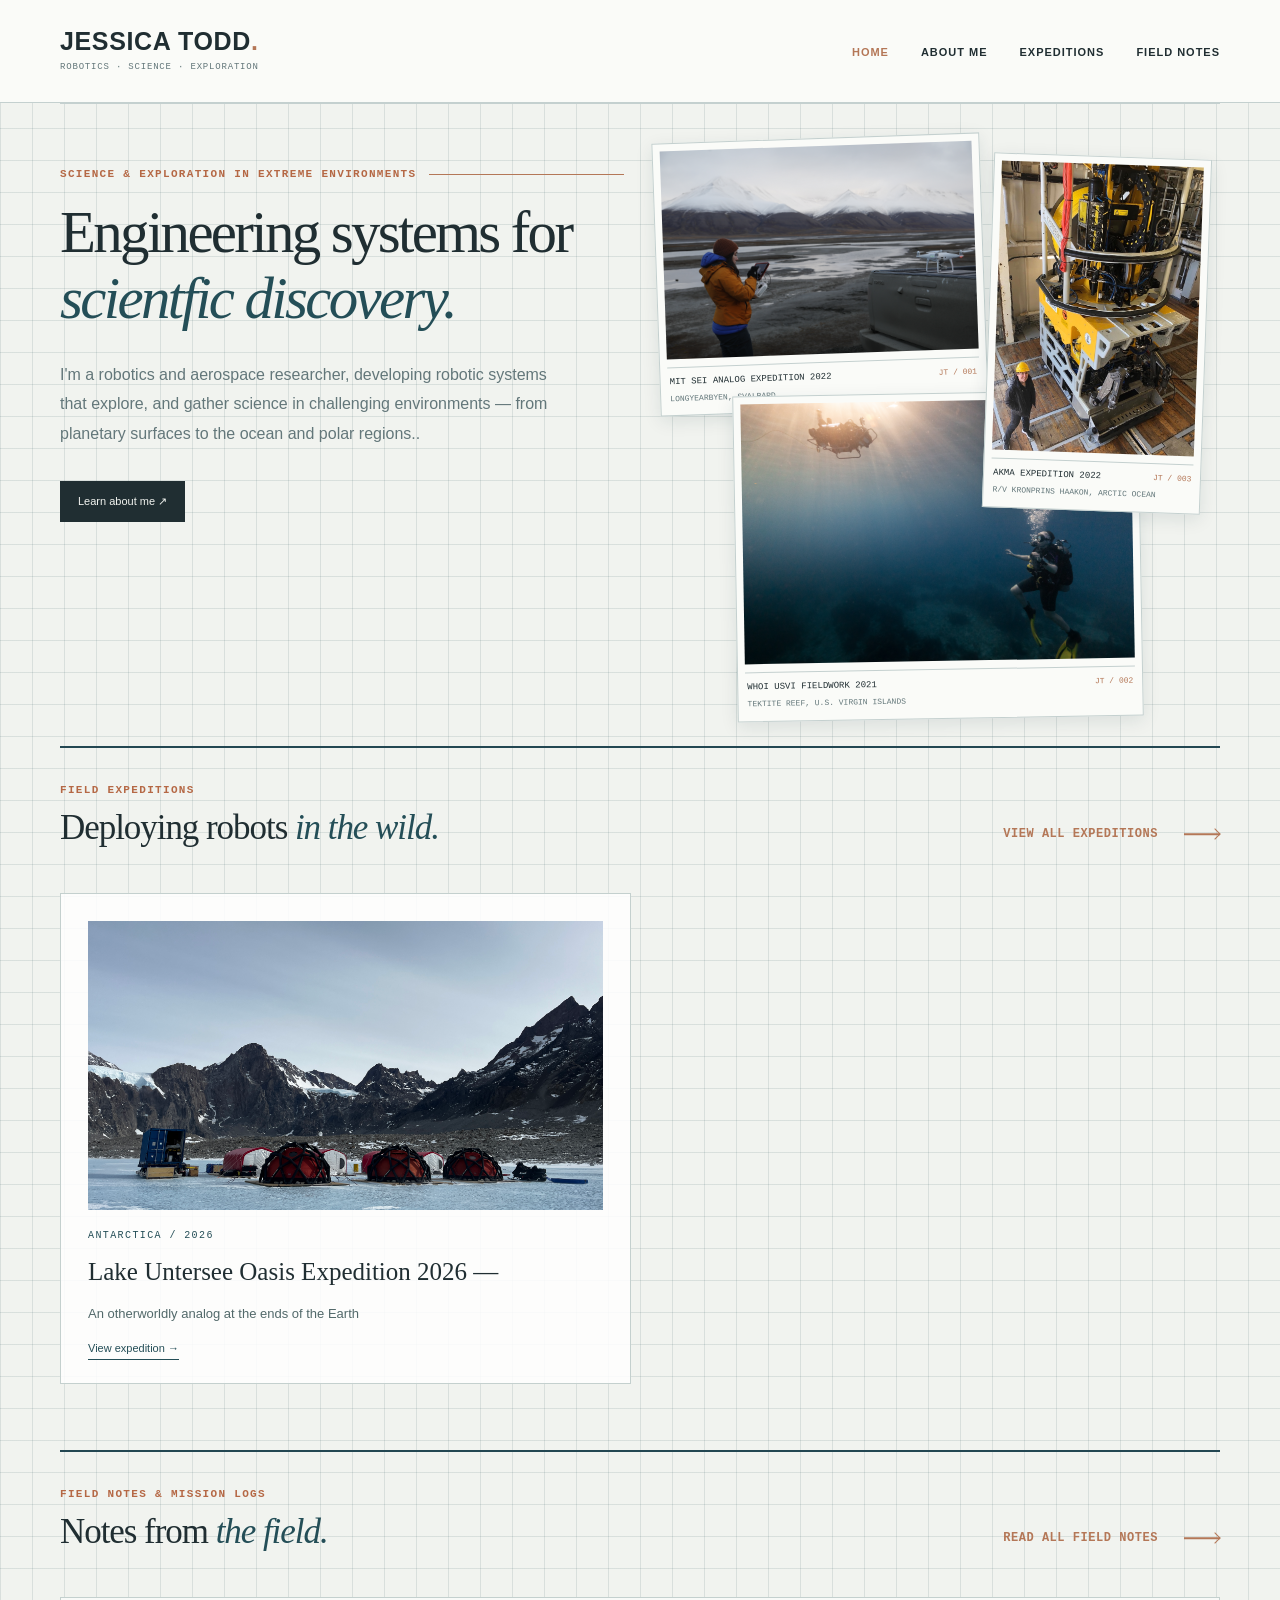
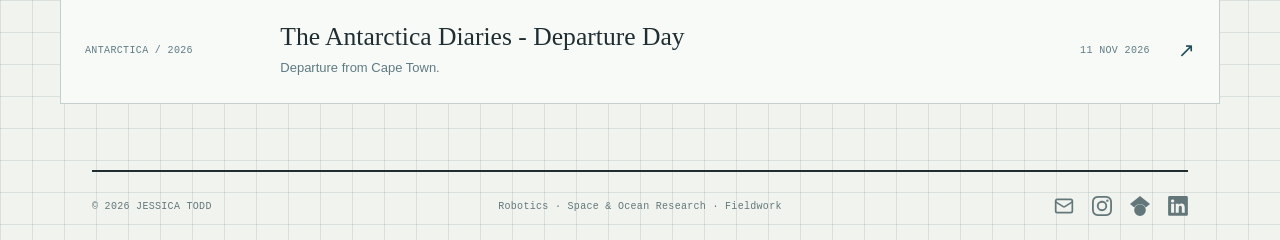
==== commit 705dae0e: "Publish Personal Research Notebook static build" ====
--- a/index.html
+++ b/index.html
@@ -1 +1 @@
-<!DOCTYPE html><html lang="en"><head><meta charset="UTF-8"><meta name="viewport" content="width=device-width, initial-scale=1"><meta name="description" content="Research, field expeditions, robotics and space exploration."><meta name="theme-color" content="#f1f3ef"><link rel="icon" type="image/svg+xml" href="/favicon.svg"><title>Jessica Todd — Research Notebook</title><link rel="stylesheet" href="/_astro/BaseLayout.C4WYwk-_.css"></head><body><div class="page-shell"><header class="site-header"><a class="site-identity" href="/" aria-label="Jessica Todd — Home"><span class="wordmark">JESSICA TODD<span>.</span></span><span class="site-tagline">ROBOTICS · SCIENCE · EXPLORATION</span></a><nav aria-label="Main navigation"><a href="/" class="nav-link active">Home</a><a href="/about/" class="nav-link">About Me</a><a href="/expeditions/" class="nav-link">Expeditions</a><a href="/field-notes/" class="nav-link">Field Notes</a></nav></header><main><section class="exp-hero home-hero"><div><div class="atlas-index-line"><span class="eyebrow">SCIENCE & EXPLORATION IN EXTREME ENVIRONMENTS</span></div><h1>Engineering systems for <em>scientfic discovery.</em></h1><p class="hero-intro">I'm a robotics and aerospace researcher, developing robotic systems that explore, and gather science in challenging environments — from planetary surfaces to the ocean and polar regions..</p><div class="hero-actions"><a class="button button-dark" href="/about/">Learn about me ↗</a></div></div><div class="home-photo-composition" aria-label="Photographs from scientific fieldwork"><figure class="home-photo hero1"><div class="home-photo-image"><img src="/images/hero/_M7A6971.jpeg" alt="Drone surveying in Svalbard" loading="eager" decoding="async"></div><figcaption class="home-photo-caption"><div class="home-photo-caption-top"><span class="home-photo-expedition">MIT SEI ANALOG EXPEDITION 2022</span><span class="home-photo-number" aria-label="Collection photograph 001">JT / 001</span></div><span class="home-photo-location">LONGYEARBYEN, SVALBARD</span></figcaption></figure><figure class="home-photo hero2"><div class="home-photo-image"><img src="/images/hero/akma.png" alt="AEGIR ROV aboard R/V Kronprins Haakon" loading="eager" decoding="async"></div><figcaption class="home-photo-caption"><div class="home-photo-caption-top"><span class="home-photo-expedition">AKMA EXPEDITION 2022</span><span class="home-photo-number" aria-label="Collection photograph 003">JT / 003</span></div><span class="home-photo-location">R/V KRONPRINS HAAKON, ARCTIC OCEAN</span></figcaption></figure><figure class="home-photo hero3"><div class="home-photo-image"><img src="/images/hero/6D5A0852.jpg" alt="Underwater fieldwork in the U.S. Virgin Islands" loading="eager" decoding="async"></div><figcaption class="home-photo-caption"><div class="home-photo-caption-top"><span class="home-photo-expedition">WHOI USVI FIELDWORK 2021</span><span class="home-photo-number" aria-label="Collection photograph 002">JT / 002</span></div><span class="home-photo-location">TEKTITE REEF, U.S. VIRGIN ISLANDS</span></figcaption></figure></div></section><section class="section-block compact-section"><div class="section-heading"><div><p class="eyebrow">FIELD EXPEDITIONS</p><h2>Deploying robots <em>in the wild. </em></h2></div><a class="text-link" href="/expeditions/">View all expeditions<span class="link-arrow" aria-hidden="true">→</span></a></div><div class="exp-card-grid"><a class="exp-card expedition-home-card" href="/expeditions/antarctica2026/"><img src="/images/expeditions/antarctica_2026/IMG_6200.JPG" alt="Camp SETI at Lake Untersee" loading="lazy"><p class="eyebrow">Antarctica / 2026</p><h3>Lake Untersee Oasis Expedition 2026 —</h3><p>An otherworldly analog at the ends of the Earth</p><span class="text-link">View expedition →</span></a></div></section><section class="section-block compact-section"><div class="section-heading"><div><p class="eyebrow">FIELD NOTES & MISSION LOGS</p><h2>Notes from <em>the field.</em></h2></div><a class="text-link" href="/field-notes/">Read all field notes<span class="link-arrow" aria-hidden="true">→</span></a></div><!-- Horizontal field-note archive --><div class="home-fieldnotes-list"><a class="home-fieldnote-row" href="/field-notes/antarctica2026/311026/"><!-- Expedition / year --><div class="home-fieldnote-region">Antarctica / 2026</div><!-- Field-note title and description --><div class="home-fieldnote-content"><h3>The Antarctica Diaries - Departure Day</h3><p>Departure from Cape Town.</p></div><!-- Publication date and arrow --><div class="home-fieldnote-meta"><time datetime="2026-11-11">11 Nov 2026</time><span class="home-fieldnote-arrow" aria-hidden="true">↗</span></div></a><a class="home-fieldnote-row" href="/field-notes/antarctica-field-note/"><!-- Expedition / year --><div class="home-fieldnote-region">Antarctica / 2026</div><!-- Field-note title and description --><div class="home-fieldnote-content"><h3>Antarctic field note — replace this title</h3><p>Replace with a short description of your field note.</p></div><!-- Publication date and arrow --><div class="home-fieldnote-meta"><time datetime="2026-10-31">31 Oct 2026</time><span class="home-fieldnote-arrow" aria-hidden="true">↗</span></div></a></div></section></main><footer class="site-footer page-shell"><div class="footer-inner"><div class="footer-left"><span>© 2026 JESSICA TODD</span></div><div class="footer-center"><span>Robotics · Space & Ocean Research · Fieldwork</span></div><div class="footer-right"><div class="social-links "><a href="mailto:jetodd@caltech.edu" aria-label="Email" title="Email"><span class="social-icon" style="--icon-url: url(&quot;/icons/email.svg&quot;)" aria-hidden="true"></span></a><a href="https://www.instagram.com/jess_thexplorer/" aria-label="Instagram" title="Instagram" target="_blank" rel="noopener noreferrer"><span class="social-icon" style="--icon-url: url(&quot;/icons/instagram.svg&quot;)" aria-hidden="true"></span></a><a href="https://scholar.google.com/citations?user=zuVELHgAAAAJ&amp;hl=en" aria-label="Google Scholar" title="Google Scholar" target="_blank" rel="noopener noreferrer"><span class="social-icon" style="--icon-url: url(&quot;/icons/googlescholar.svg&quot;)" aria-hidden="true"></span></a><a href="https://www.linkedin.com/in/jessicatodd7/" aria-label="LinkedIn" title="LinkedIn" target="_blank" rel="noopener noreferrer"><span class="social-icon" style="--icon-url: url(&quot;/icons/linkedin.svg&quot;)" aria-hidden="true"></span></a></div></div></div></footer></div></body></html>+<!DOCTYPE html><html lang="en"><head><meta charset="UTF-8"><meta name="viewport" content="width=device-width, initial-scale=1"><meta name="description" content="Research, field expeditions, robotics and space exploration."><meta name="theme-color" content="#f1f3ef"><link rel="icon" type="image/svg+xml" href="/favicon.svg"><title>Jessica Todd — Research Notebook</title><link rel="stylesheet" href="/_astro/BaseLayout.C4WYwk-_.css"></head><body><div class="page-shell"><header class="site-header"><a class="site-identity" href="/" aria-label="Jessica Todd — Home"><span class="wordmark">JESSICA TODD<span>.</span></span><span class="site-tagline">ROBOTICS · SCIENCE · EXPLORATION</span></a><nav aria-label="Main navigation"><a href="/" class="nav-link active">Home</a><a href="/about/" class="nav-link">About Me</a><a href="/expeditions/" class="nav-link">Expeditions</a><a href="/field-notes/" class="nav-link">Field Notes</a></nav></header><main><section class="exp-hero home-hero"><div><div class="atlas-index-line"><span class="eyebrow">SCIENCE & EXPLORATION IN EXTREME ENVIRONMENTS</span></div><h1>Engineering systems for <em>scientfic discovery.</em></h1><p class="hero-intro">I'm a robotics and aerospace researcher, developing robotic systems that explore, and gather science in challenging environments — from planetary surfaces to the ocean and polar regions..</p><div class="hero-actions"><a class="button button-dark" href="/about/">Learn about me ↗</a></div></div><div class="home-photo-composition" aria-label="Photographs from scientific fieldwork"><figure class="home-photo hero1"><div class="home-photo-image"><img src="/images/hero/_M7A6971.jpeg" alt="Drone surveying in Svalbard" loading="eager" decoding="async"></div><figcaption class="home-photo-caption"><div class="home-photo-caption-top"><span class="home-photo-expedition">MIT SEI ANALOG EXPEDITION 2022</span><span class="home-photo-number" aria-label="Collection photograph 001">JT / 001</span></div><span class="home-photo-location">LONGYEARBYEN, SVALBARD</span></figcaption></figure><figure class="home-photo hero2"><div class="home-photo-image"><img src="/images/hero/akma.png" alt="AEGIR ROV aboard R/V Kronprins Haakon" loading="eager" decoding="async"></div><figcaption class="home-photo-caption"><div class="home-photo-caption-top"><span class="home-photo-expedition">AKMA EXPEDITION 2022</span><span class="home-photo-number" aria-label="Collection photograph 003">JT / 003</span></div><span class="home-photo-location">R/V KRONPRINS HAAKON, ARCTIC OCEAN</span></figcaption></figure><figure class="home-photo hero3"><div class="home-photo-image"><img src="/images/hero/6D5A0852.jpg" alt="Underwater fieldwork in the U.S. Virgin Islands" loading="eager" decoding="async"></div><figcaption class="home-photo-caption"><div class="home-photo-caption-top"><span class="home-photo-expedition">WHOI USVI FIELDWORK 2021</span><span class="home-photo-number" aria-label="Collection photograph 002">JT / 002</span></div><span class="home-photo-location">TEKTITE REEF, U.S. VIRGIN ISLANDS</span></figcaption></figure></div></section><section class="section-block compact-section"><div class="section-heading"><div><p class="eyebrow">FIELD EXPEDITIONS</p><h2>Deploying robots <em>in the wild. </em></h2></div><a class="text-link" href="/expeditions/">View all expeditions<span class="link-arrow" aria-hidden="true">→</span></a></div><div class="exp-card-grid"><a class="exp-card expedition-home-card" href="/expeditions/antarctica2026/"><img src="/images/expeditions/antarctica_2026/IMG_6200.JPG" alt="Camp SETI at Lake Untersee" loading="lazy"><p class="eyebrow">Antarctica / 2026</p><h3>Lake Untersee Oasis Expedition 2026 —</h3><p>An otherworldly analog at the ends of the Earth</p><span class="text-link">View expedition →</span></a></div></section><section class="section-block compact-section"><div class="section-heading"><div><p class="eyebrow">FIELD NOTES & MISSION LOGS</p><h2>Notes from <em>the field.</em></h2></div><a class="text-link" href="/field-notes/">Read all field notes<span class="link-arrow" aria-hidden="true">→</span></a></div><!-- Horizontal field-note archive --><div class="home-fieldnotes-list"><a class="home-fieldnote-row" href="/field-notes/antarctica2026/311026/"><!-- Expedition / year --><div class="home-fieldnote-region">Antarctica / 2026</div><!-- Field-note title and description --><div class="home-fieldnote-content"><h3>The Antarctica Diaries - Departure Day</h3><p>Departure from Cape Town.</p></div><!-- Publication date and arrow --><div class="home-fieldnote-meta"><time datetime="2026-11-11">11 Nov 2026</time><span class="home-fieldnote-arrow" aria-hidden="true">↗</span></div></a></div></section></main><footer class="site-footer page-shell"><div class="footer-inner"><div class="footer-left"><span>© 2026 JESSICA TODD</span></div><div class="footer-center"><span>Robotics · Space & Ocean Research · Fieldwork</span></div><div class="footer-right"><div class="social-links "><a href="mailto:jetodd@caltech.edu" aria-label="Email" title="Email"><span class="social-icon" style="--icon-url: url(&quot;/icons/email.svg&quot;)" aria-hidden="true"></span></a><a href="https://www.instagram.com/jess_thexplorer/" aria-label="Instagram" title="Instagram" target="_blank" rel="noopener noreferrer"><span class="social-icon" style="--icon-url: url(&quot;/icons/instagram.svg&quot;)" aria-hidden="true"></span></a><a href="https://scholar.google.com/citations?user=zuVELHgAAAAJ&amp;hl=en" aria-label="Google Scholar" title="Google Scholar" target="_blank" rel="noopener noreferrer"><span class="social-icon" style="--icon-url: url(&quot;/icons/googlescholar.svg&quot;)" aria-hidden="true"></span></a><a href="https://www.linkedin.com/in/jessicatodd7/" aria-label="LinkedIn" title="LinkedIn" target="_blank" rel="noopener noreferrer"><span class="social-icon" style="--icon-url: url(&quot;/icons/linkedin.svg&quot;)" aria-hidden="true"></span></a></div></div></div></footer></div></body></html>
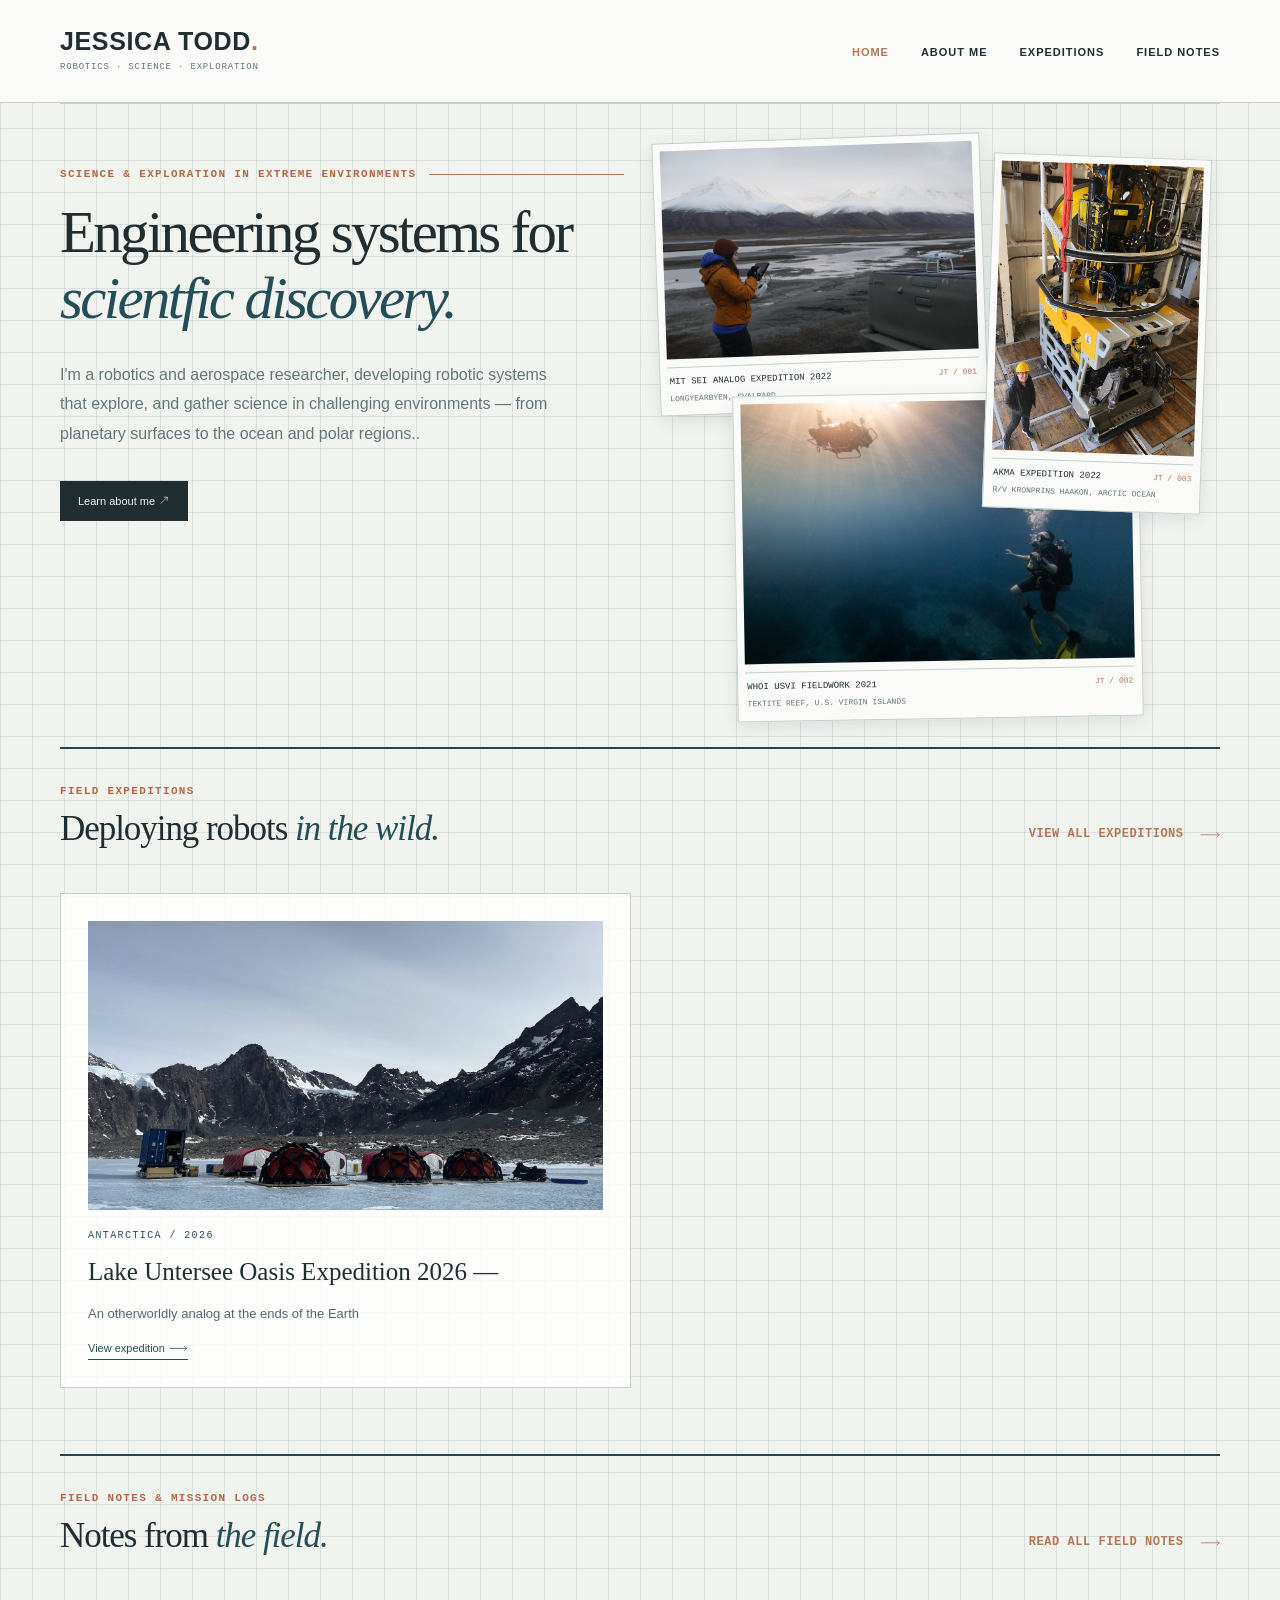
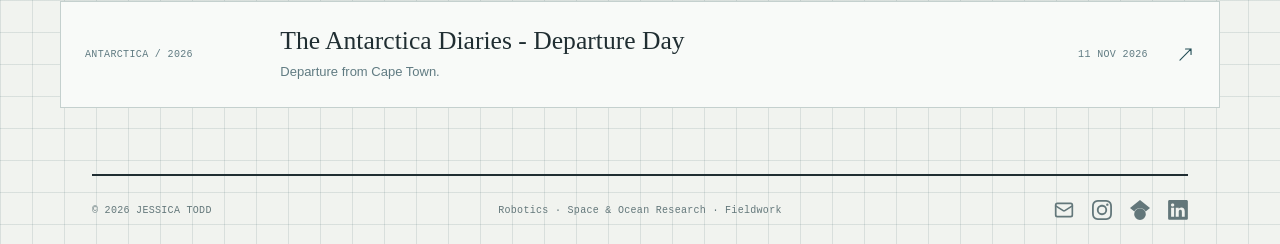
==== commit 5714c161: "Publish Personal Research Notebook static build" ====
--- a/index.html
+++ b/index.html
@@ -1 +1 @@
-<!DOCTYPE html><html lang="en"><head><meta charset="UTF-8"><meta name="viewport" content="width=device-width, initial-scale=1"><meta name="description" content="Research, field expeditions, robotics and space exploration."><meta name="theme-color" content="#f1f3ef"><link rel="icon" type="image/svg+xml" href="/favicon.svg"><title>Jessica Todd — Research Notebook</title><link rel="stylesheet" href="/_astro/BaseLayout.C4WYwk-_.css"></head><body><div class="page-shell"><header class="site-header"><a class="site-identity" href="/" aria-label="Jessica Todd — Home"><span class="wordmark">JESSICA TODD<span>.</span></span><span class="site-tagline">ROBOTICS · SCIENCE · EXPLORATION</span></a><nav aria-label="Main navigation"><a href="/" class="nav-link active">Home</a><a href="/about/" class="nav-link">About Me</a><a href="/expeditions/" class="nav-link">Expeditions</a><a href="/field-notes/" class="nav-link">Field Notes</a></nav></header><main><section class="exp-hero home-hero"><div><div class="atlas-index-line"><span class="eyebrow">SCIENCE & EXPLORATION IN EXTREME ENVIRONMENTS</span></div><h1>Engineering systems for <em>scientfic discovery.</em></h1><p class="hero-intro">I'm a robotics and aerospace researcher, developing robotic systems that explore, and gather science in challenging environments — from planetary surfaces to the ocean and polar regions..</p><div class="hero-actions"><a class="button button-dark" href="/about/">Learn about me ↗</a></div></div><div class="home-photo-composition" aria-label="Photographs from scientific fieldwork"><figure class="home-photo hero1"><div class="home-photo-image"><img src="/images/hero/_M7A6971.jpeg" alt="Drone surveying in Svalbard" loading="eager" decoding="async"></div><figcaption class="home-photo-caption"><div class="home-photo-caption-top"><span class="home-photo-expedition">MIT SEI ANALOG EXPEDITION 2022</span><span class="home-photo-number" aria-label="Collection photograph 001">JT / 001</span></div><span class="home-photo-location">LONGYEARBYEN, SVALBARD</span></figcaption></figure><figure class="home-photo hero2"><div class="home-photo-image"><img src="/images/hero/akma.png" alt="AEGIR ROV aboard R/V Kronprins Haakon" loading="eager" decoding="async"></div><figcaption class="home-photo-caption"><div class="home-photo-caption-top"><span class="home-photo-expedition">AKMA EXPEDITION 2022</span><span class="home-photo-number" aria-label="Collection photograph 003">JT / 003</span></div><span class="home-photo-location">R/V KRONPRINS HAAKON, ARCTIC OCEAN</span></figcaption></figure><figure class="home-photo hero3"><div class="home-photo-image"><img src="/images/hero/6D5A0852.jpg" alt="Underwater fieldwork in the U.S. Virgin Islands" loading="eager" decoding="async"></div><figcaption class="home-photo-caption"><div class="home-photo-caption-top"><span class="home-photo-expedition">WHOI USVI FIELDWORK 2021</span><span class="home-photo-number" aria-label="Collection photograph 002">JT / 002</span></div><span class="home-photo-location">TEKTITE REEF, U.S. VIRGIN ISLANDS</span></figcaption></figure></div></section><section class="section-block compact-section"><div class="section-heading"><div><p class="eyebrow">FIELD EXPEDITIONS</p><h2>Deploying robots <em>in the wild. </em></h2></div><a class="text-link" href="/expeditions/">View all expeditions<span class="link-arrow" aria-hidden="true">→</span></a></div><div class="exp-card-grid"><a class="exp-card expedition-home-card" href="/expeditions/antarctica2026/"><img src="/images/expeditions/antarctica_2026/IMG_6200.JPG" alt="Camp SETI at Lake Untersee" loading="lazy"><p class="eyebrow">Antarctica / 2026</p><h3>Lake Untersee Oasis Expedition 2026 —</h3><p>An otherworldly analog at the ends of the Earth</p><span class="text-link">View expedition →</span></a></div></section><section class="section-block compact-section"><div class="section-heading"><div><p class="eyebrow">FIELD NOTES & MISSION LOGS</p><h2>Notes from <em>the field.</em></h2></div><a class="text-link" href="/field-notes/">Read all field notes<span class="link-arrow" aria-hidden="true">→</span></a></div><!-- Horizontal field-note archive --><div class="home-fieldnotes-list"><a class="home-fieldnote-row" href="/field-notes/antarctica2026/311026/"><!-- Expedition / year --><div class="home-fieldnote-region">Antarctica / 2026</div><!-- Field-note title and description --><div class="home-fieldnote-content"><h3>The Antarctica Diaries - Departure Day</h3><p>Departure from Cape Town.</p></div><!-- Publication date and arrow --><div class="home-fieldnote-meta"><time datetime="2026-11-11">11 Nov 2026</time><span class="home-fieldnote-arrow" aria-hidden="true">↗</span></div></a></div></section></main><footer class="site-footer page-shell"><div class="footer-inner"><div class="footer-left"><span>© 2026 JESSICA TODD</span></div><div class="footer-center"><span>Robotics · Space & Ocean Research · Fieldwork</span></div><div class="footer-right"><div class="social-links "><a href="mailto:jetodd@caltech.edu" aria-label="Email" title="Email"><span class="social-icon" style="--icon-url: url(&quot;/icons/email.svg&quot;)" aria-hidden="true"></span></a><a href="https://www.instagram.com/jess_thexplorer/" aria-label="Instagram" title="Instagram" target="_blank" rel="noopener noreferrer"><span class="social-icon" style="--icon-url: url(&quot;/icons/instagram.svg&quot;)" aria-hidden="true"></span></a><a href="https://scholar.google.com/citations?user=zuVELHgAAAAJ&amp;hl=en" aria-label="Google Scholar" title="Google Scholar" target="_blank" rel="noopener noreferrer"><span class="social-icon" style="--icon-url: url(&quot;/icons/googlescholar.svg&quot;)" aria-hidden="true"></span></a><a href="https://www.linkedin.com/in/jessicatodd7/" aria-label="LinkedIn" title="LinkedIn" target="_blank" rel="noopener noreferrer"><span class="social-icon" style="--icon-url: url(&quot;/icons/linkedin.svg&quot;)" aria-hidden="true"></span></a></div></div></div></footer></div></body></html>+<!DOCTYPE html><html lang="en"><head><meta charset="UTF-8"><meta name="viewport" content="width=device-width, initial-scale=1"><meta name="description" content="Research, field expeditions, robotics and space exploration."><meta name="theme-color" content="#f1f3ef"><link rel="icon" type="image/svg+xml" href="/favicon.svg"><title>Jessica Todd — Research Notebook</title><link rel="stylesheet" href="/_astro/Arrow.DOM4Dn3G.css"></head><body><div class="page-shell"><header class="site-header"><a class="site-identity" href="/" aria-label="Jessica Todd — Home"><span class="wordmark">JESSICA TODD<span>.</span></span><span class="site-tagline">ROBOTICS · SCIENCE · EXPLORATION</span></a><nav aria-label="Main navigation"><a href="/" class="nav-link active">Home</a><a href="/about/" class="nav-link">About Me</a><a href="/expeditions/" class="nav-link">Expeditions</a><a href="/field-notes/" class="nav-link">Field Notes</a></nav></header><main><section class="exp-hero home-hero"><div><div class="atlas-index-line"><span class="eyebrow">SCIENCE & EXPLORATION IN EXTREME ENVIRONMENTS</span></div><h1>Engineering systems for <em>scientfic discovery.</em></h1><p class="hero-intro">I'm a robotics and aerospace researcher, developing robotic systems that explore, and gather science in challenging environments — from planetary surfaces to the ocean and polar regions..</p><div class="hero-actions"><a class="button button-dark link-with-arrow" href="/about/"><span>Learn about me </span><svg xmlns="http://www.w3.org/2000/svg" width="0.95em" height="0.95em" viewBox="0 0 24 24" fill="none" stroke="currentColor" stroke-width="1.4" stroke-linecap="round" stroke-linejoin="round" class aria-hidden="true" focusable="false"><path d="M5 19L19 5M12 5H19V12"></path></svg></a></div></div><div class="home-photo-composition" aria-label="Photographs from scientific fieldwork"><figure class="home-photo hero1"><div class="home-photo-image"><img src="/images/hero/_M7A6971.jpeg" alt="Drone surveying in Svalbard" loading="eager" decoding="async"></div><figcaption class="home-photo-caption"><div class="home-photo-caption-top"><span class="home-photo-expedition">MIT SEI ANALOG EXPEDITION 2022</span><span class="home-photo-number" aria-label="Collection photograph 001">JT / 001</span></div><span class="home-photo-location">LONGYEARBYEN, SVALBARD</span></figcaption></figure><figure class="home-photo hero2"><div class="home-photo-image"><img src="/images/hero/akma.png" alt="AEGIR ROV aboard R/V Kronprins Haakon" loading="eager" decoding="async"></div><figcaption class="home-photo-caption"><div class="home-photo-caption-top"><span class="home-photo-expedition">AKMA EXPEDITION 2022</span><span class="home-photo-number" aria-label="Collection photograph 003">JT / 003</span></div><span class="home-photo-location">R/V KRONPRINS HAAKON, ARCTIC OCEAN</span></figcaption></figure><figure class="home-photo hero3"><div class="home-photo-image"><img src="/images/hero/6D5A0852.jpg" alt="Underwater fieldwork in the U.S. Virgin Islands" loading="eager" decoding="async"></div><figcaption class="home-photo-caption"><div class="home-photo-caption-top"><span class="home-photo-expedition">WHOI USVI FIELDWORK 2021</span><span class="home-photo-number" aria-label="Collection photograph 002">JT / 002</span></div><span class="home-photo-location">TEKTITE REEF, U.S. VIRGIN ISLANDS</span></figcaption></figure></div></section><section class="section-block compact-section"><div class="section-heading"><div><p class="eyebrow">FIELD EXPEDITIONS</p><h2>Deploying robots <em>in the wild. </em></h2></div><a class="text-link link-with-arrow" href="/expeditions/"><span>View all expeditions </span><svg xmlns="http://www.w3.org/2000/svg" width="1.7em" height="0.8em" viewBox="0 0 34 16" fill="none" stroke="currentColor" stroke-width="1.4" stroke-linecap="round" stroke-linejoin="round" class aria-hidden="true" focusable="false"><path d="M2 8H32M28 4L32 8L28 12"></path></svg></a></div><div class="exp-card-grid"><a class="exp-card expedition-home-card" href="/expeditions/antarctica2026/"><img src="/images/expeditions/antarctica_2026/IMG_6200.JPG" alt="Camp SETI at Lake Untersee" loading="lazy"><p class="eyebrow">Antarctica / 2026</p><h3>Lake Untersee Oasis Expedition 2026 —</h3><p>An otherworldly analog at the ends of the Earth</p><span class="text-link link-with-arrow"><span>View expedition </span><svg xmlns="http://www.w3.org/2000/svg" width="1.7em" height="0.8em" viewBox="0 0 34 16" fill="none" stroke="currentColor" stroke-width="1.4" stroke-linecap="round" stroke-linejoin="round" class aria-hidden="true" focusable="false"><path d="M2 8H32M28 4L32 8L28 12"></path></svg></span></a></div></section><section class="section-block compact-section"><div class="section-heading"><div><p class="eyebrow">FIELD NOTES & MISSION LOGS</p><h2>Notes from <em>the field.</em></h2></div><a class="text-link link-with-arrow" href="/field-notes/"><span> Read all field notes </span><svg xmlns="http://www.w3.org/2000/svg" width="1.7em" height="0.8em" viewBox="0 0 34 16" fill="none" stroke="currentColor" stroke-width="1.4" stroke-linecap="round" stroke-linejoin="round" class aria-hidden="true" focusable="false"><path d="M2 8H32M28 4L32 8L28 12"></path></svg></a></div><!-- Horizontal field-note archive --><div class="home-fieldnotes-list"><a class="home-fieldnote-row" href="/field-notes/antarctica2026/311026/"><!-- Expedition / year --><div class="home-fieldnote-region">Antarctica / 2026</div><!-- Field-note title and description --><div class="home-fieldnote-content"><h3>The Antarctica Diaries - Departure Day</h3><p>Departure from Cape Town.</p></div><!-- Publication date and arrow --><div class="home-fieldnote-meta"><time datetime="2026-11-11">11 Nov 2026</time><span class="home-fieldnote-arrow" aria-hidden="true"><svg xmlns="http://www.w3.org/2000/svg" width="0.95em" height="0.95em" viewBox="0 0 24 24" fill="none" stroke="currentColor" stroke-width="1.4" stroke-linecap="round" stroke-linejoin="round" class aria-hidden="true" focusable="false"><path d="M5 19L19 5M12 5H19V12"></path></svg></span></div></a></div></section></main><footer class="site-footer page-shell"><div class="footer-inner"><div class="footer-left"><span>© 2026 JESSICA TODD</span></div><div class="footer-center"><span>Robotics · Space & Ocean Research · Fieldwork</span></div><div class="footer-right"><div class="social-links "><a href="mailto:jetodd@caltech.edu" aria-label="Email" title="Email"><span class="social-icon" style="--icon-url: url(&quot;/icons/email.svg&quot;)" aria-hidden="true"></span></a><a href="https://www.instagram.com/jess_thexplorer/" aria-label="Instagram" title="Instagram" target="_blank" rel="noopener noreferrer"><span class="social-icon" style="--icon-url: url(&quot;/icons/instagram.svg&quot;)" aria-hidden="true"></span></a><a href="https://scholar.google.com/citations?user=zuVELHgAAAAJ&amp;hl=en" aria-label="Google Scholar" title="Google Scholar" target="_blank" rel="noopener noreferrer"><span class="social-icon" style="--icon-url: url(&quot;/icons/googlescholar.svg&quot;)" aria-hidden="true"></span></a><a href="https://www.linkedin.com/in/jessicatodd7/" aria-label="LinkedIn" title="LinkedIn" target="_blank" rel="noopener noreferrer"><span class="social-icon" style="--icon-url: url(&quot;/icons/linkedin.svg&quot;)" aria-hidden="true"></span></a></div></div></div></footer></div></body></html>
--- a/_astro/Arrow.DOM4Dn3G.css
+++ b/_astro/Arrow.DOM4Dn3G.css
@@ -0,0 +1 @@
+:root{--paper:#f6f5f0;--ink:#202821;--muted:#737970;--line:#dcded5;--green:#526b58;--rust:#b75c3e;--serif:Georgia, "Times New Roman", serif;--sans:Arial, Helvetica, sans-serif;--mono:"Courier New", monospace}*{box-sizing:border-box}html{scroll-behavior:smooth}body{background:var(--paper);color:var(--ink);font-family:var(--sans);-webkit-font-smoothing:antialiased;margin:0}a{color:inherit;text-decoration:none}.page-shell{width:min(1160px,100% - 64px);margin:0 auto}.site-header{border-bottom:1px solid var(--line);justify-content:space-between;align-items:center;min-height:86px;display:flex}.wordmark{letter-spacing:.12em;font-size:14px;font-weight:700}.nav-link{color:var(--muted);font-size:12px;transition:color .2s}.nav-link:hover,.nav-link.active{color:var(--ink)}.nav-link.active{box-shadow:0 1px var(--rust);padding-bottom:5px}.hero{grid-template-columns:1.05fr .95fr;align-items:center;gap:64px;padding:82px 0 88px;display:grid}.eyebrow,.card-index{font:10px var(--mono);letter-spacing:.12em;color:var(--muted);text-transform:uppercase}.eyebrow-dot{background:var(--rust);border-radius:50%;width:7px;height:7px;margin:0 9px 1px 0;display:inline-block}h1,h2,h3,p{margin-top:0}.hero h1,.page-hero h1{font:500 clamp(42px, 5.2vw, 68px)/1.12 var(--serif);letter-spacing:-.045em;margin:27px 0 22px}h1 em,h2 em{color:var(--green);font-weight:500}.hero-intro,.page-lede{color:#626a61;max-width:510px;font-size:16px;line-height:1.8}.hero-actions{align-items:center;gap:25px;margin-top:32px;display:flex}.button{align-items:center;gap:25px;padding:14px 18px;font-size:11px;display:inline-flex}.button-dark{background:var(--ink);color:var(--paper)}.button-dark:hover{background:var(--green)}.text-link{border-bottom:1px solid #aab0a6;padding-bottom:5px;font-size:11px}.text-link:not(.link-with-arrow) span{margin-left:10px}.hero-art{background:#dce2d6;padding:15px;position:relative}.hero-art svg{width:100%;height:auto;display:block}.art-topline,.art-caption{font:8px var(--mono);letter-spacing:.1em;color:#536755;justify-content:space-between;display:flex}.art-topline{padding:2px 2px 12px}.art-caption{padding:12px 2px 1px}.intro-strip{border-top:1px solid var(--line);border-bottom:1px solid var(--line);grid-template-columns:180px 1fr;align-items:start;gap:30px;padding:28px 0;display:grid}.intro-strip .eyebrow{margin:5px 0 0}.intro-strip p:last-child{max-width:760px;font:500 20px/1.55 var(--serif);margin:0}.section-heading{justify-content:space-between;align-items:end;margin-bottom:36px;display:flex}.section-heading h2{font:500 38px/1.15 var(--serif);letter-spacing:-.03em;margin:12px 0 0}.interest-grid{border-top:1px solid var(--line);border-bottom:1px solid var(--line);grid-template-columns:repeat(3,1fr);display:grid}.interest-card{padding:24px 26px 26px 0}.interest-card+.interest-card{border-left:1px solid var(--line);padding-left:26px}.interest-symbol{font:40px var(--serif);color:var(--green);margin:28px 0 20px}.interest-card h3{font:500 21px var(--serif);margin-bottom:10px}.interest-card p{color:var(--muted);max-width:290px;margin-bottom:0;font-size:12px;line-height:1.8}.writing-preview{padding-top:18px}.post-list{border-top:1px solid var(--line)}.post-row{border-bottom:1px solid var(--line);grid-template-columns:135px 1fr 25px;align-items:start;gap:25px;padding:22px 0;display:grid}.post-row time,.blog-meta{font:10px var(--mono);color:var(--muted)}.post-row h3{font:500 20px var(--serif);margin:-4px 0 6px}.post-row p{color:var(--muted);margin:0;font-size:12px}.post-arrow{color:var(--rust)}.empty-note,.small-note{color:var(--muted);font-size:12px;line-height:1.7}.closing-note{background:#e8ebe3;margin:25px 0 70px;padding:48px}.closing-note h2{font:500 36px/1.25 var(--serif);margin:15px 0 28px}.page-hero{border-bottom:1px solid var(--line);padding:90px 0 65px}.page-hero h1{margin-top:22px}.page-hero .page-lede{margin-bottom:0}.prose-layout{grid-template-columns:180px minmax(0,650px);gap:35px;padding:60px 0 100px;display:grid}.prose-layout>.eyebrow{padding-top:9px}.prose{color:#596159;font-size:14px;line-height:1.9}.prose p{margin-bottom:22px}.prose h2{color:var(--ink);font:500 25px var(--serif);margin:38px 0 12px}.prose a{color:var(--green);border-bottom:1px solid #aeb8aa}.theme-list,.project-list{padding:15px 0 35px}.theme-row,.project-row{border-bottom:1px solid var(--line);grid-template-columns:180px 1fr;gap:35px;padding:30px 0;display:grid}.theme-row h2,.project-row h2{font:500 25px var(--serif);margin-bottom:10px}.theme-row p,.project-row p{color:var(--muted);max-width:640px;margin:0;font-size:13px;line-height:1.8}.small-note{padding:0 0 60px}.tag-list{flex-wrap:wrap;gap:8px;margin-top:17px;display:flex}.tag-list span{border:1px solid var(--line);font:9px var(--mono);color:var(--muted);padding:6px 9px}.blog-hero{padding-bottom:60px}.blog-list{padding:12px 0 90px}.blog-card{border-bottom:1px solid var(--line);max-width:790px;padding:28px 0 30px;display:block}.blog-card:hover h2{color:var(--green)}.blog-meta{gap:20px;margin-bottom:12px;display:flex}.blog-card h2{font:500 28px var(--serif);margin-bottom:9px;transition:color .2s}.blog-card p{color:var(--muted);max-width:650px;margin-bottom:13px;font-size:13px;line-height:1.7}.read-more{font:9px var(--mono);color:var(--green)}.article{max-width:760px;margin:0 auto;padding:55px 0 90px}.back-link{font:10px var(--mono);color:var(--muted)}.article-header{border-bottom:1px solid var(--line);padding:60px 0 38px}.article-header h1{font:500 clamp(38px, 5vw, 58px)/1.15 var(--serif);letter-spacing:-.04em;margin:18px 0}.article-deck{color:var(--muted);max-width:600px;margin:0;font-size:16px;line-height:1.7}.article-body{color:#4f5950;font:15px/1.95 var(--sans);padding:35px 0}.article-body h2,.article-body h3{font-family:var(--serif);color:var(--ink);margin:35px 0 12px;font-weight:500}.article-body h2{font-size:27px}.article-body p{margin-bottom:22px}.article-body a{color:var(--green);text-underline-offset:3px;text-decoration:underline}.article-body blockquote{border-left:2px solid var(--rust);color:var(--green);font:italic 20px/1.6 var(--serif);margin:28px 0;padding:5px 20px}.article-body code{background:#e9ebe5;padding:2px 5px;font-size:.9em}.article-end{border-top:1px solid var(--line);color:var(--green);font:11px var(--mono);justify-content:space-between;padding-top:25px;display:flex}@media (width<=760px){.page-shell{width:min(100% - 38px,600px)}.site-header{flex-direction:column;justify-content:center;align-items:flex-start;gap:14px;min-height:72px;padding:15px 0}.site-header nav{justify-content:space-between;gap:0;width:100%}.nav-link{font-size:11px}.hero{grid-template-columns:1fr;gap:40px;padding:58px 0 60px}.hero h1,.page-hero h1{font-size:clamp(42px,11vw,58px)}.hero-art{max-width:520px}.intro-strip{grid-template-columns:1fr;gap:14px}.intro-strip p:last-child{font-size:18px}.section-block{padding:65px 0 55px}.section-heading h2{font-size:33px}.interest-grid{grid-template-columns:1fr}.interest-card,.interest-card+.interest-card{border-left:0;border-bottom:1px solid var(--line);padding:22px 0}.interest-symbol{margin:15px 0 8px}.post-row{grid-template-columns:1fr 22px;gap:8px 15px}.post-row time{grid-column:1/-1}.post-row h3{margin-top:0}.closing-note{margin-bottom:50px;padding:30px 24px}.closing-note h2{font-size:30px}.page-hero{padding:65px 0 48px}.prose-layout,.theme-row,.project-row{grid-template-columns:1fr;gap:15px}.prose-layout{padding:45px 0 70px}.theme-row,.project-row{padding:24px 0}.article{padding-top:35px}.article-header{padding-top:45px}.blog-meta{flex-wrap:wrap;gap:8px 15px}}.exp-hero{grid-template-columns:1fr 1fr;align-items:center;gap:52px;padding:85px 0 75px;display:grid}.exp-hero h1{font:500 clamp(44px,5.5vw,70px)/1.1 var(--serif);letter-spacing:-.045em;margin:22px 0}.exp-hero h1 em{color:var(--green)}.exp-art svg{width:100%;height:auto;display:block}.exp-art-top,.exp-art-bottom{font:10px var(--mono);color:#536755;letter-spacing:.08em;justify-content:space-between;padding:7px 2px 12px;display:flex}.exp-art-bottom{padding:12px 2px 3px}.status-band{border-top:1px solid var(--line);border-bottom:1px solid var(--line);grid-template-columns:1fr 1fr;gap:40px;padding:32px 0;display:grid}.status-band h2{font:500 27px/1.25 var(--serif);margin:8px 0}.status-mini-list{gap:10px;display:grid}.status-mini-list>a:not(.text-link){border-bottom:1px solid var(--line);align-items:center;gap:12px;padding:8px 0;font-size:13px;display:flex}.status-mini-list small{color:var(--muted);font:10px var(--mono);margin-left:auto}.status-dot{background:var(--rust);border-radius:50%;flex:none;width:8px;height:8px;display:inline-block}.exp-card-grid{grid-template-columns:repeat(2,minmax(0,1fr));gap:18px;display:grid}.exp-card{border:1px solid var(--line);background:#fafaf6;padding:27px;transition:border-color .2s,transform .2s;display:block}.exp-card:hover{border-color:var(--green);transform:translateY(-2px)}.exp-card h3{font:500 25px/1.25 var(--serif);margin:15px 0}.exp-card p:not(.eyebrow){color:var(--muted);font-size:13px;line-height:1.75}.compact-section{padding-top:24px}.research-project{border-top:1px solid var(--line);grid-template-columns:190px 1fr;gap:28px;padding:33px 0;display:grid}.research-project h2{font:500 28px var(--serif);margin-bottom:10px}.research-project p{color:var(--muted);font-size:14px;line-height:1.8}.project-pubs{gap:9px;margin-top:24px;font-size:13px;display:grid}.project-pubs a,.publication a{color:var(--green)}.publication{border-top:1px solid var(--line);padding:24px 0}.publication h3{font:500 22px var(--serif)}.publication p{color:var(--muted);font-size:13px}.status-grid{grid-template-columns:repeat(3,minmax(0,1fr));gap:16px;display:grid}.status-card{border:1px solid var(--line);background:#fafaf6;padding:24px}.status-card-top{justify-content:space-between;align-items:center;gap:10px;display:flex}.status-chip{font:10px var(--mono);color:var(--green);border:1px solid #bfcabd;align-items:center;gap:8px;padding:8px 10px;display:inline-flex}.status-card h2{font:500 24px var(--serif);margin:24px 0 12px}.status-card p{color:var(--muted);min-height:90px;font-size:13px;line-height:1.75}.trip-tabs{border-bottom:1px solid var(--line);flex-wrap:wrap;gap:10px;padding:24px 0;display:flex}.trip-tabs a{font:11px var(--mono);border:1px solid var(--line);background:#fafaf6;padding:10px 14px}.trip-tabs a:hover{border-color:var(--green)}.location-map{border:1px solid var(--line);background:#e1e9e3;margin:35px 0 45px}.location-map svg{width:100%;height:auto;display:block}.map-caption{background:#f4f5f0;justify-content:space-between;align-items:center;gap:20px;padding:18px;display:flex}.map-caption div{gap:6px;display:grid}.map-caption span{font:11px var(--mono);color:var(--muted)}.map-caption a{font:11px var(--mono);color:var(--green);text-decoration:underline}.map-disclaimer{color:var(--muted);margin:0;padding:0 18px 15px;font-size:11px}.field-gallery{margin-top:40px}.field-gallery h2{font:500 28px var(--serif)}.field-gallery-grid{grid-template-columns:repeat(2,minmax(0,1fr));gap:16px;display:grid}.field-gallery figure{margin:0}.field-gallery img{aspect-ratio:4/3;object-fit:cover;border:1px solid var(--line);width:100%;height:auto}.field-gallery figcaption{color:var(--muted);padding:9px 0;font-size:11px}@media (width<=900px){.exp-hero,.status-band{grid-template-columns:1fr}.status-grid{grid-template-columns:1fr 1fr}.site-header{flex-direction:column;align-items:flex-start;gap:18px;padding:22px 0}.site-header nav{flex-wrap:wrap;gap:16px}}@media (width<=600px){.exp-card-grid,.status-grid,.field-gallery-grid,.research-project{grid-template-columns:1fr}.research-project{gap:10px}.exp-hero{padding:45px 0}.map-caption{flex-direction:column;align-items:flex-start}}.expedition-feature{border:1px solid var(--line);background:#fafaf6;grid-template-columns:1.05fr .95fr;min-height:310px;display:grid}.expedition-feature-image{background:#dbe4dd;position:relative;overflow:hidden}.expedition-feature-image img{object-fit:cover;width:100%;height:100%;min-height:300px;transition:transform .3s;display:block}.expedition-feature:hover .expedition-feature-image img{transform:scale(1.025)}.expedition-image-index{background:var(--paper);font:10px var(--mono);padding:8px 10px;position:absolute;bottom:15px;left:16px}.expedition-feature-copy{flex-direction:column;align-items:flex-start;padding:34px 35px;display:flex}.expedition-feature-copy h2{font:500 clamp(28px,3vw,39px)/1.18 var(--serif);margin:16px 0}.expedition-subtitle{color:var(--muted);font-size:14px;line-height:1.7}.expedition-meta{gap:14px;width:100%;margin:12px 0 24px;display:grid}.expedition-meta span{gap:5px;font-size:13px;display:grid}.expedition-meta strong{font:10px var(--mono);letter-spacing:.1em;color:var(--muted)}.expedition-feature-copy .text-link{margin-top:auto}.expedition-home-card img{aspect-ratio:16/9;object-fit:cover;width:100%;margin-bottom:20px;display:block}.expedition-detail{padding:45px 0 70px}.expedition-hero-photo{margin:30px 0 45px}.expedition-hero-photo img{object-fit:cover;width:100%;max-height:510px;display:block}.expedition-hero-photo figcaption{font:11px var(--mono);color:var(--muted);padding:10px 0}.expedition-facts{border-top:1px solid var(--line);gap:24px;padding-top:18px;display:grid}.expedition-facts>div{gap:8px;display:grid}.expedition-facts strong{font-size:13px;font-weight:500;line-height:1.5}@media (width<=750px){.expedition-feature,.expedition-detail-layout{grid-template-columns:1fr}.expedition-feature-copy{padding:25px}.expedition-detail-layout{gap:25px}}.site-footer{border-top:1px solid var(--line);color:var(--muted);padding:24px 0}.footer-inner{grid-template-columns:1fr auto 1fr;align-items:center;gap:24px;width:100%;display:grid}.footer-left{font:10px var(--mono);letter-spacing:.03em;white-space:nowrap;justify-self:start}.footer-center{text-align:center;font:10px var(--mono);letter-spacing:.03em;justify-self:center}.footer-right{justify-self:end}.footer-right .social-links{flex-flow:row;align-items:center;gap:18px;display:flex}.footer-right .social-links a{color:var(--muted);border:none;justify-content:center;align-items:center;padding:0;line-height:1;transition:opacity .2s;display:inline-flex}.footer-right .social-links .social-icon{width:20px;height:20px;-webkit-mask-image:var(--icon-url);mask-image:var(--icon-url);background-color:currentColor;flex-shrink:0;display:block;-webkit-mask-position:50%;mask-position:50%;-webkit-mask-size:contain;mask-size:contain;-webkit-mask-repeat:no-repeat;mask-repeat:no-repeat}.footer-right .social-links a:hover{color:var(--ink)}.footer-right .social-links a:focus-visible{outline:2px solid var(--rust);outline-offset:5px}@media (width<=900px){.footer-inner{grid-template-columns:1fr auto;gap:16px}.footer-center{text-align:left;grid-area:2/1/auto/-1;justify-self:start}.footer-right{grid-area:1/2}}@media (width<=520px){.footer-inner{grid-template-columns:1fr;gap:16px}.footer-left{grid-row:1}.footer-center{grid-area:2/1;justify-self:start}.footer-right{grid-area:3/1;justify-self:start}}.atlas-hero-figure{border:1px solid var(--line);background:#dce2d6;margin:0;padding:12px}.atlas-figure-bar{font:9px var(--mono);letter-spacing:.06em;color:#536755;justify-content:space-between;align-items:center;gap:12px;padding:8px 3px 12px;display:flex}.atlas-hero-figure figcaption.atlas-figure-bar{padding:12px 3px 3px}.atlas-photo-frame{aspect-ratio:620/460;background:#a9b5b2;position:relative;overflow:hidden}.atlas-photo{object-fit:cover;object-position:center;width:100%;height:100%;display:block}.atlas-photo-grid{pointer-events:none;opacity:.45;background-image:linear-gradient(90deg,#ffffff2b 1px,#0000 1px),linear-gradient(#ffffff2b 1px,#0000 1px);background-size:12.5% 12.5%;position:absolute;inset:0}.atlas-photo-marker{color:var(--ink);font:9px/1.5 var(--mono);background:#f6f5f0e0;align-items:center;gap:9px;padding:8px 10px;display:flex;position:absolute;top:8%;right:6%}.atlas-marker-dot{background:var(--rust);border-radius:50%;width:9px;height:9px;box-shadow:0 0 0 4px #b75c3e29}.atlas-photo-label{max-width:calc(100% - 32px);color:var(--ink);background:#f6f5f0ed;flex-direction:column;gap:6px;padding:12px 14px;display:flex;position:absolute;bottom:16px;left:16px}.atlas-photo-label-heading{color:var(--rust);font:9px var(--mono);letter-spacing:.12em}.atlas-photo-label strong{font:11px var(--mono);letter-spacing:.05em}.atlas-photo-label>span:last-child{color:var(--muted);font:9px var(--mono)}.atlas-photo-north{color:#fff;font:12px var(--mono);text-shadow:0 1px 5px #000000b3;position:absolute;bottom:18px;right:16px}@media (width<=520px){.atlas-figure-bar{font-size:8px}.atlas-photo-label{padding:9px 10px}.atlas-photo-label strong{font-size:9px}.atlas-photo-north{display:none}}.atlas-figure-caption{flex-wrap:nowrap;justify-content:space-between;align-items:center;gap:12px;display:flex}.atlas-figure-caption span{white-space:nowrap}@media (width<=520px){.atlas-figure-caption{letter-spacing:0;gap:6px;font-size:7px}}.expedition-location-map{border:1px solid var(--line);background:var(--paper);margin:36px 0 52px}.expedition-map-header,.expedition-map-footer{letter-spacing:.08em;text-transform:uppercase;color:var(--muted);justify-content:space-between;align-items:center;gap:16px;padding:12px 16px;font-family:Courier New,monospace;font-size:10px;display:flex}.expedition-map-header{border-bottom:1px solid var(--line)}.expedition-map-footer{border-top:1px solid var(--line)}.expedition-map-image{background:#e8ebe5;overflow:hidden}.expedition-map-image img{width:100%;height:auto;display:block}.expedition-map-footer span:last-child{white-space:nowrap}@media (width<=600px){.expedition-map-header,.expedition-map-footer{letter-spacing:.02em;gap:8px;padding:10px;font-size:8px}}.link-with-arrow{flex-direction:row;justify-content:flex-start;align-items:center;gap:.4em;width:fit-content;max-width:100%;display:inline-flex}.link-with-arrow svg{flex-shrink:0;display:block}.link-with-arrow>span{min-width:0}:root{--paper:#f1f3ef;--paper-light:#fafbf8;--surface:#e3eae7;--ink:#202e32;--muted:#63777a;--line:#c4d0cf;--ocean:#244e57;--glacier:#6e929e;--midnight:#172f38;--copper:#b47757;--green:var(--ocean);--rust:var(--copper);--serif:Georgia, "Times New Roman", serif;--sans:Arial, Helvetica, sans-serif;--mono:"Courier New", Courier, monospace;--atlas-grid:#c4d0cf;--atlas-panel:var(--surface);--grid-unit:32px;--grid-color:#46656d24}body{background-color:var(--paper);background-image:linear-gradient(to right, var(--grid-color) 1px, transparent 1px), linear-gradient(to bottom, var(--grid-color) 1px, transparent 1px);background-size:var(--grid-unit) var(--grid-unit);background-position:0 0}::selection{color:var(--ink);background:#bfd9d0}:focus-visible{outline:2px solid var(--rust);outline-offset:3px}a{transition:color .2s}a:hover{color:var(--green)}.site-header{isolation:isolate;border-bottom:1px solid var(--line);gap:24px;min-height:104px;position:relative}.site-header:before{content:"";z-index:-1;background:var(--paper-light);border-bottom:1px solid var(--line);width:100vw;position:absolute;top:0;bottom:0;left:50%;transform:translate(-50%)}.site-header nav{align-items:center;gap:32px;display:flex}.site-identity{flex-direction:column;flex-shrink:0;justify-content:center;align-items:flex-start;gap:7px;display:flex}.wordmark{font-family:var(--sans);letter-spacing:.025em;color:var(--ink);white-space:nowrap;font-size:25px;font-weight:700;line-height:1}.wordmark span{color:var(--copper)}.site-tagline{font:400 9px/1.4 var(--mono);letter-spacing:.09em;color:var(--muted);white-space:nowrap;display:block}.nav-link{font:600 11px var(--sans);text-transform:uppercase;letter-spacing:.09em;color:var(--ink);box-shadow:none}.nav-link.active{color:var(--copper);box-shadow:none;padding-bottom:0}.nav-link:hover{color:var(--copper)}.eyebrow,.card-index{letter-spacing:.14em;color:var(--green);font-size:10px}.page-hero{border-bottom:2px solid var(--ink);padding:74px 0 64px;position:relative}.page-hero h1{max-width:880px}.page-lede,.hero-intro{color:#4d6668}.exp-hero{gap:42px;padding:76px 0 66px}.exp-hero h1{letter-spacing:-.05em}.exp-hero h1 em,h1 em,h2 em{color:var(--green)}.exp-art{background:#dfe9e4;border:1px solid #a8bcb4;padding:12px}.exp-art-top,.exp-art-bottom{color:var(--green);font-size:9px}.button-dark{background:var(--ink)}.button-dark:hover{background:var(--green);color:#fff}.text-link{border-color:var(--green);color:var(--green)}.status-band{background:var(--atlas-panel);border-color:var(--line);margin:0 -18px;padding:34px 18px}.status-mini-list>a:not(.text-link){border-color:#c4d1ca}.status-dot{background:var(--rust)}.section-block{padding:76px 0 66px}.section-heading{border-bottom:1px solid var(--line);margin-bottom:25px;padding-bottom:19px}.section-heading h2{font-size:35px}.exp-card{border:1px solid var(--line);border-top:3px solid var(--green);background:#ffffffd9}.exp-card:hover{border-color:var(--green);box-shadow:0 7px 22px #172c320f}.exp-card h3{color:var(--ink)}.exp-card p:not(.eyebrow),.expedition-subtitle{color:#52696a}.status-card{border-top:3px solid var(--green);background:#fff}.status-chip{border-color:#a9c2b8}.trip-tabs a{background:#fff}.research-project{border-top:1px solid var(--line)}.tag-list span{background:var(--atlas-panel);color:var(--green);border-color:#d0dcd4}.expedition-feature{border-color:var(--line);background:#fff}.expedition-feature-image{background:#dfe8e2}.expedition-image-index{background:var(--ink);color:#fff}.expedition-feature-copy{border-left:3px solid var(--green)}.expedition-meta strong{color:var(--green)}.location-map{background:#e0ebe7}.map-caption{background:#f0f4ef}.site-footer{border-top:2px solid var(--ink)}.article-header{border-bottom:2px solid var(--ink)}.article-body{color:#385358}.article-body blockquote{color:var(--green)}.article-body code{background:#e0ebe6}.small-note{color:var(--muted)}.atlas-hero-figure{background:#e1eae5;border:1px solid #b9cbc3;position:relative;overflow:hidden}.atlas-hero-figure svg{width:100%;height:auto;display:block}.atlas-hero-figure .atlas-figure-bar{font:9px var(--mono);color:var(--green);letter-spacing:.08em;justify-content:space-between;gap:8px;padding:10px 14px;display:flex}.atlas-figure-number{font:10px var(--mono);color:var(--green)}.atlas-index-line{align-items:center;gap:13px;margin-bottom:20px;display:flex}.atlas-index-line:after{content:"";background:var(--line);flex:1;height:1px}.atlas-quick-index{border:1px solid var(--line);background:#fff;grid-template-columns:repeat(3,minmax(0,1fr));gap:0;display:grid}.atlas-quick-index a{gap:7px;padding:20px 23px;display:grid}.atlas-quick-index a+a{border-left:1px solid var(--line)}.atlas-quick-index span{font:9px var(--mono);color:var(--green)}.atlas-quick-index strong{font:500 19px var(--serif)}.atlas-quick-index small{font:11px var(--sans);color:var(--muted)}.atlas-hero-caption{font:10px var(--mono);color:var(--muted)}.home-hero h1{font-family:var(--serif);letter-spacing:-.045em;margin:0 0 28px;font-size:clamp(42px,4.6vw,66px);font-weight:500;line-height:1.12}.home-hero h1 em{color:var(--ocean);font-weight:500}.home-hero .hero-intro{max-width:490px;color:var(--muted);font-size:16px;line-height:1.85}.home-hero .atlas-index-line .eyebrow{color:var(--copper)}.home-hero .atlas-index-line:after{background:var(--copper)}@media (width<=900px){.site-header{gap:20px}.site-header nav{flex-wrap:wrap;gap:16px}}@media (width<=760px){.site-header{padding:24px 0}.site-header nav{flex-wrap:wrap;gap:16px 22px}.wordmark{font-size:23px}.site-tagline{letter-spacing:.08em;font-size:9px}.home-hero h1{font-size:clamp(38px,9vw,54px)}}@media (width<=700px){.atlas-quick-index{grid-template-columns:1fr}.atlas-quick-index a+a{border-left:0;border-top:1px solid var(--line)}.expedition-feature-copy{border-left:0;border-top:3px solid var(--green)}.site-header nav{justify-content:flex-start;gap:15px}.nav-link{font-size:10px}.page-hero:after{top:30px}}.home-photo-composition{isolation:isolate;width:100%;min-height:620px;position:relative}.home-photo{box-sizing:border-box;background:var(--paper-light);border:1px solid var(--line);margin:0;padding:7px 7px 11px;transition:transform .3s,box-shadow .3s;position:absolute;box-shadow:0 5px 18px #172f381a}.home-photo-image{width:100%}.home-photo-image img{width:100%;height:auto;display:block}.home-photo-caption{border-top:1px solid var(--line);min-width:0;font:400 9px/1.4 var(--mono);letter-spacing:0;white-space:normal;color:var(--ink);flex-direction:column;gap:4px;margin-top:8px;padding:8px 2px 0;display:flex}.home-photo-caption-top{grid-template-columns:minmax(0,1fr) auto;align-items:start;gap:8px;min-width:0;display:grid}.home-photo-expedition{min-width:0;font:400 9px/1.45 var(--mono);letter-spacing:0;text-transform:uppercase;color:var(--ink);overflow-wrap:normal;word-break:normal;display:block}.home-photo-number{font:400 8px/1.45 var(--mono);letter-spacing:0;color:var(--copper);white-space:nowrap;text-align:right;background:0 0;padding:0;display:block;position:static}.home-photo-location{font:400 8px/1.45 var(--mono);letter-spacing:0;text-transform:uppercase;color:var(--muted);white-space:normal;overflow-wrap:normal;word-break:normal;display:block}.hero1{z-index:1;width:68%;top:0;right:0;transform:rotate(1deg)}.hero2{z-index:3;width:40%;top:47%;right:-5%;transform:rotate(1.5deg)}.hero3{z-index:2;width:57%;top:47%;left:0;transform:rotate(-1deg)}.home-photo:hover{z-index:5;box-shadow:0 9px 22px #172f3826}.hero1:hover{transform:rotate(1deg)translateY(-4px)}.hero2:hover{transform:rotate(0)translateY(-4px)}.hero3:hover{transform:rotate(-1deg)translateY(-4px)}@media (width<=900px){.home-photo-composition{min-height:560px}}@media (width<=600px){.home-photo-composition{max-width:440px;min-height:470px;margin:24px auto 0}.home-photo{padding:5px 5px 8px}.hero1{width:69%;top:0;right:1%}.hero2{width:42%;top:43%;right:0}.hero3{width:58%;top:42%;left:0}.home-photo-caption{gap:3px;margin-top:6px;padding-top:6px}.home-photo-expedition{font-size:8px}.home-photo-location,.home-photo-number{font-size:7px}}@media (prefers-reduced-motion:reduce){.home-photo{transition:none}}.page-hero .eyebrow{color:var(--copper);font-family:var(--mono);letter-spacing:.12em;text-transform:uppercase;font-size:11px;font-weight:700}.about-page-hero{border-bottom:2px solid var(--ocean);padding-bottom:42px}.about-page-hero h1{font-family:var(--serif);letter-spacing:-.04em;margin:18px 0 0;font-size:clamp(46px,5vw,68px);font-weight:500;line-height:1.1}.about-content{padding-top:52px}.about-layout{grid-template-columns:minmax(0,1.3fr) minmax(280px,.8fr);align-items:start;gap:clamp(40px,6vw,90px);display:grid}.about-biography{max-width:720px}.about-biography p{font-family:var(--sans);color:var(--muted);margin:0 0 24px;font-size:15px;line-height:1.9}.about-biography .about-opening{font-family:var(--serif);color:var(--ink);margin-bottom:30px;font-size:clamp(23px,2.4vw,30px);line-height:1.45}.about-education{border-top:1px solid var(--line);margin-top:42px;padding-top:24px}.about-biography .about-meta-heading{font-family:var(--mono);letter-spacing:.12em;color:var(--copper);margin-bottom:18px;font-size:10px;font-weight:700}.about-education strong{color:var(--ink);font-weight:600}.about-resume-link{border-bottom:2px solid var(--ocean);font-family:var(--mono);letter-spacing:.08em;color:var(--ocean);align-items:center;gap:28px;margin-top:8px;padding:12px 0;font-size:11px;font-weight:700;text-decoration:none;display:inline-flex}.about-resume-link:hover{color:var(--copper);border-color:var(--copper)}.about-photo-column{flex-direction:column;gap:32px;display:flex}.about-photo{background:var(--paper-light);border:1px solid var(--line);margin:0;padding:8px 8px 12px}.about-photo img{width:100%;height:auto;display:block}.about-photo figcaption{border-top:1px solid var(--line);font-family:var(--mono);letter-spacing:0;color:var(--muted);flex-wrap:wrap;justify-content:space-between;align-items:baseline;gap:8px;margin-top:10px;padding:8px 2px 0;font-size:9px;line-height:1.5;display:flex}.about-photo-number{color:var(--copper);white-space:nowrap}@media (width<=800px){.about-layout{grid-template-columns:1fr;gap:40px}.about-photo-column{grid-template-columns:repeat(2,minmax(0,1fr));gap:16px;display:grid}}@media (width<=550px){.about-photo-column{grid-template-columns:1fr}.about-biography p{font-size:14px}}.education-list{border-top:1px solid var(--line)}.education-entry{border-bottom:1px solid var(--line);grid-template-columns:1.4fr 1fr auto;align-items:baseline;gap:20px;padding:14px 0;font-size:13px;line-height:1.6;display:grid}.education-degree{color:var(--ink);font-weight:600}.education-university{color:var(--muted)}.education-year{font-family:var(--mono);color:var(--copper);text-align:right;font-size:11px}@media (width<=600px){.education-entry{grid-template-columns:1fr auto;gap:4px 12px}.education-university{grid-area:2/1}.education-year{grid-area:1/2}}.field-note-collections{margin-top:20px}.field-note-collection{border-top:2px solid var(--ocean);padding-top:42px;padding-bottom:72px;scroll-margin-top:24px}.field-note-collection-header{grid-template-columns:minmax(0,1.4fr) minmax(220px,.7fr);align-items:start;gap:clamp(30px,5vw,70px);margin-bottom:38px;display:grid}.field-note-collection-heading .eyebrow{font-family:var(--mono);letter-spacing:.12em;color:var(--copper);font-size:10px;font-weight:700}.field-note-collection-heading h2{font-family:var(--serif);letter-spacing:-.03em;color:var(--ink);margin:16px 0;font-size:clamp(30px,3.6vw,46px);font-weight:500;line-height:1.15}.field-note-collection-meta{font-family:var(--mono);letter-spacing:.04em;color:var(--muted);margin:0 0 18px;font-size:10px}.field-note-collection-description{max-width:580px;font-family:var(--sans);color:var(--muted);margin:0 0 22px;font-size:14px;line-height:1.8}.field-note-expedition-link{border-bottom:1px solid var(--ocean);font-family:var(--mono);letter-spacing:.06em;color:var(--ocean);align-items:center;gap:18px;padding-bottom:7px;font-size:10px;font-weight:700;text-decoration:none;display:inline-flex}.field-note-expedition-link:hover{color:var(--copper);border-color:var(--copper)}.field-note-collection-image{background:var(--paper-light);border:1px solid var(--line);padding:7px;display:block}.field-note-collection-image img{width:100%;height:auto;display:block}.field-note-list{border-top:1px solid var(--line)}.field-note-row{border-bottom:1px solid var(--line);grid-template-columns:40px minmax(0,1fr) 24px;align-items:start;gap:20px;padding:23px 8px;text-decoration:none;transition:background .2s;display:grid}.field-note-row:hover{background:#e3eae773}.field-note-row-index{font-family:var(--mono);color:var(--copper);padding-top:4px;font-size:10px}.field-note-row-date{font-family:var(--mono);letter-spacing:.04em;color:var(--muted);margin-bottom:9px;font-size:10px;display:block}.field-note-row h3{font-family:var(--serif);color:var(--ink);margin:0 0 8px;font-size:clamp(19px,2vw,25px);font-weight:500}.field-note-row p{max-width:700px;font-family:var(--sans);color:var(--muted);margin:0;font-size:13px;line-height:1.7}.field-note-row-arrow{color:var(--ocean);justify-content:center;align-items:center;font-size:16px;display:inline-flex}.field-note-row:hover .field-note-row-arrow{color:var(--copper)}@media (width<=750px){.field-note-collection-header{grid-template-columns:1fr;gap:24px}.field-note-collection-image{max-width:440px}}@media (width<=550px){.field-note-row{grid-template-columns:24px minmax(0,1fr) 16px;gap:10px;padding:20px 0}.field-note-row h3{font-size:20px}}.page-hero>.eyebrow,.article-header>.eyebrow{color:var(--copper);font-family:var(--mono);letter-spacing:.12em;text-transform:uppercase;font-size:11px;font-weight:700}.expedition-index{gap:32px;display:grid}.expedition-index .expedition-feature{background:var(--paper-light);border:1px solid var(--line);box-shadow:none;grid-template-columns:1.05fr .95fr;align-items:stretch;padding:0;display:grid;overflow:hidden}.expedition-index .expedition-feature-image{min-width:0;position:relative;overflow:hidden}.expedition-index .expedition-feature-image img{object-fit:cover;width:100%;height:100%;display:block}.expedition-index .expedition-feature-copy{background:var(--paper-light);border-left:3px solid var(--ocean);flex-direction:column;min-width:0;padding:34px 36px;display:flex}.expedition-index .expedition-feature-copy>.eyebrow{color:var(--copper);font-weight:700}.expedition-index .expedition-feature-copy h2{font-family:var(--serif);color:var(--ink);font-weight:500}.expedition-index .expedition-meta strong{color:var(--copper)}.expedition-index .expedition-feature-copy>.text-link{align-self:flex-start;margin-top:auto}@media (width<=700px){.expedition-index .expedition-feature{grid-template-columns:1fr}.expedition-index .expedition-feature-image img{height:auto}.expedition-index .expedition-feature-copy{border-left:0;border-top:3px solid var(--ocean);padding:26px}}.expedition-detail-layout{grid-template-columns:minmax(260px,.85fr) minmax(0,2.8fr);align-items:start;gap:clamp(40px,5vw,70px);display:grid}.expedition-notebook{background:var(--paper-light);border:1px solid var(--line);border-top:3px solid var(--ocean);min-width:0;padding:18px 20px 22px}.notebook-header{border-bottom:1px solid var(--ocean);font-family:var(--mono);letter-spacing:.06em;color:var(--copper);justify-content:space-between;gap:10px;padding-bottom:12px;font-size:9px;font-weight:700;display:flex}.expedition-notebook .notebook-entry:first-of-type{border-top:none}.notebook-entry-heading{font-family:var(--mono);letter-spacing:.1em;color:var(--copper);margin:0 0 14px;font-size:10px;font-weight:700;line-height:1.5}.expedition-notebook .notebook-entry>p{font-family:var(--sans);color:var(--ink);margin:0;font-size:12px;font-weight:400;line-height:1.75}.notebook-map{background:var(--paper-light);border:1px solid var(--line);margin:0 0 14px;padding:6px}.notebook-map img{width:100%;height:auto;display:block}.notebook-map figcaption{border-top:1px solid var(--line);font-family:var(--mono);letter-spacing:0;color:var(--muted);overflow-wrap:break-word;flex-direction:column;gap:5px;padding:10px 3px 3px;font-size:9px;line-height:1.5;display:flex}.notebook-coordinates{color:var(--copper)}.notebook-methods{flex-wrap:wrap;gap:7px;display:flex}.notebook-methods span{border:1px solid var(--line);background:var(--surface);font-family:var(--mono);color:var(--ocean);padding:6px 8px;font-size:9px;line-height:1.4}@media (width<=850px){.expedition-detail-layout{grid-template-columns:1fr;gap:36px}.expedition-notebook{max-width:600px}}.expedition-notebook{border-top:2px solid var(--ocean);padding:12px 18px 14px}.expedition-notebook .notebook-entry{border-top:1px solid var(--line);padding:13px 0}.expedition-notebook .notebook-entry:first-child{border-top:none;padding-top:4px}.notebook-entry-heading{margin:0 0 7px}.expedition-notebook .notebook-entry>p{margin:0;font-size:12px;line-height:1.55}.notebook-role-list{margin:0;padding:0;list-style:none}.notebook-role-list li{font-family:var(--sans);color:var(--ink);padding:3px 0;font-size:12px;line-height:1.5}.notebook-map{margin:8px 0 10px;padding:5px}.notebook-map figcaption{gap:3px;padding:7px 2px 2px;font-size:9px}.notebook-methods{gap:5px}.notebook-methods span{padding:4px 7px;font-size:9px}.expedition-detail-layout{align-items:start}.expedition-detail-layout>.article-body{margin-top:0;padding-top:0}.expedition-detail-layout>.article-body>:first-child{margin-top:0}.field-note-collections{gap:70px;display:grid}.field-note-collection.fn-preview-collection{border:1px solid var(--line);background:var(--paper-light);padding:0;scroll-margin-top:25px;overflow:hidden}.fn-expedition-banner{background:#526b58;height:240px;position:relative;overflow:hidden}.fn-expedition-banner>img{object-fit:cover;width:100%;height:100%;display:block}.fn-expedition-banner:after{content:"";pointer-events:none;background:linear-gradient(90deg,#1623258c,#1623250a 78%);position:absolute;inset:0}.fn-banner-caption{z-index:1;color:#fff;position:absolute;bottom:28px;left:32px;right:20px}.fn-banner-caption .eyebrow{color:#edc0a7;letter-spacing:.14em;font-size:10px}.fn-banner-caption h2{color:#fff;font-family:var(--serif);margin:12px 0 7px;font-size:clamp(30px,4vw,48px);font-weight:400;line-height:1.1}.fn-banner-caption>p:last-child{font:14px/1.5 var(--sans);margin:0}.fn-expedition-overview{grid-template-columns:minmax(0,1.6fr) minmax(220px,1fr);align-items:start;gap:clamp(24px,4vw,55px);padding:32px;display:grid}.fn-overview-copy>.eyebrow,.fn-report-heading{color:var(--copper);font:700 10px/1.5 var(--mono);letter-spacing:.13em}.fn-overview-copy>p:nth-child(2){font:15px/1.85 var(--sans);color:var(--ink);max-width:650px;margin:22px 0 18px}.fn-overview-meta{font:10px/1.6 var(--mono);color:var(--muted);margin:0 0 15px}.fn-overview-map{border:1px solid var(--line);background:var(--surface);margin:0;padding:8px}.fn-overview-map img{width:100%;height:auto;display:block}.fn-overview-map figcaption{font:9px/1.5 var(--mono);color:var(--muted);text-transform:uppercase;padding:8px 2px 0}.fn-report-heading{border-top:1px solid var(--line);padding:23px 32px 12px}.fn-preview-collection .field-note-list{padding:0 32px 16px}.fn-preview-collection .field-note-row{border-top:1px solid var(--line);grid-template-columns:120px minmax(0,1fr) minmax(95px,150px) 20px;align-items:center;gap:18px;padding:20px 0;text-decoration:none;display:grid}.fn-report-date,.fn-report-location{font:10px/1.5 var(--mono);color:var(--muted);text-transform:uppercase}.fn-preview-collection .field-note-row-content h3{font:400 25px/1.2 var(--serif);color:var(--ink);margin:0 0 6px}.fn-preview-collection .field-note-row-content p{font:12px/1.6 var(--sans);color:var(--muted);margin:0}.fn-preview-collection .field-note-row-arrow{color:var(--ink)}@media (width<=720px){.fn-expedition-banner{height:220px}.fn-banner-caption{bottom:20px;left:20px}.fn-expedition-overview{grid-template-columns:1fr;padding:22px}.fn-report-heading{padding:20px 22px 12px}.fn-preview-collection .field-note-list{padding:0 22px 12px}.fn-preview-collection .field-note-row{grid-template-columns:1fr 20px;gap:7px 12px}.fn-report-date{grid-column:1/-1}.fn-report-location{grid-column:1}.fn-preview-collection .field-note-row-arrow{grid-area:2/2/4}}.field-entry{max-width:1120px;margin:0 auto}.field-entry-header{max-width:850px}.field-entry-meta{border-top:1px solid var(--line);font:10px/1.6 var(--mono);color:var(--muted);letter-spacing:.07em;text-transform:uppercase;flex-wrap:wrap;gap:12px 26px;margin-top:22px;padding-top:13px;display:flex}.field-entry-footer{flex-wrap:wrap;justify-content:space-between;gap:14px;display:flex}.field-journal-layout{grid-template-columns:minmax(190px,.8fr) minmax(0,2.5fr);align-items:start;gap:clamp(28px,5vw,65px);margin-top:40px;display:grid}.field-journal-sidebar{border:1px solid var(--line);border-top:3px solid var(--ocean);background:var(--paper-light);padding:20px}.field-journal-sidebar>.eyebrow{margin:0 0 18px}.field-journal-fact{border-top:1px solid var(--line);gap:5px;padding:13px 0;display:grid}.field-journal-fact strong{font:700 10px/1.5 var(--mono);color:var(--copper);letter-spacing:.08em}.field-journal-fact span,.field-journal-fact a{font:12px/1.65 var(--sans);color:var(--ink);overflow-wrap:anywhere}.field-journal-map{max-width:100%;margin-top:16px;overflow:hidden}.field-journal-body{min-width:0;max-width:760px}.field-journal-body>:first-child{margin-top:0}.field-journal-gallery{border-top:1px solid var(--line);margin-top:60px;padding-top:25px}.field-journal-gallery-grid{grid-template-columns:repeat(2,minmax(0,1fr));gap:24px;margin-top:20px;display:grid}.field-journal-gallery figure{margin:0}.field-journal-gallery img{width:100%;height:auto;display:block}.field-journal-gallery figcaption{font:11px/1.6 var(--sans);color:var(--muted);margin-top:8px}.field-entry--photo .field-entry-header{max-width:920px}.field-photo-lead{margin:34px 0 40px}.field-photo-lead img{object-fit:cover;width:100%;max-height:650px;display:block}.field-photo-lead figcaption,.field-photo-frame figcaption{font:11px/1.6 var(--mono);color:var(--muted);margin-top:10px}.field-photo-story{max-width:780px;margin:0 auto 55px}.field-photo-story>:first-child{margin-top:0}.field-photo-sequence{max-width:980px;margin:0 auto}.field-photo-sequence>.eyebrow{border-top:1px solid var(--line);padding-top:20px}.field-photo-frame{margin:34px 0 55px}.field-photo-frame img{width:100%;height:auto;display:block}.field-photo-frame figcaption{grid-template-columns:30px 1fr;gap:12px;display:grid}.field-photo-frame figcaption span:first-child{color:var(--copper)}@media (width<=760px){.field-journal-layout{grid-template-columns:1fr;gap:26px}.field-journal-sidebar{padding:16px}.field-journal-gallery-grid{grid-template-columns:1fr}.field-photo-lead{margin:24px 0 30px}.field-photo-frame{margin:24px 0 38px}}.field-entry-navigation{max-width:1120px;margin:26px auto 22px}.field-entry--journal{--journal-paper:#f7f5ef;--journal-ink:#303c3b;--journal-muted:#78827d;--journal-rule:#d3d4cb;box-sizing:border-box;background:var(--journal-paper);color:var(--journal-ink);background-image:none;border:1px solid #deded5;margin-bottom:64px;padding:clamp(28px,5vw,64px);box-shadow:0 8px 30px #1e2d2b0b}.field-entry--journal .field-entry-header{border:0;max-width:none;margin:0 0 36px;padding:0}.field-entry--journal .field-entry-header>.eyebrow{font:700 10px/1.5 var(--mono);letter-spacing:.14em;color:var(--copper);margin:0 0 20px}.field-entry--journal .field-entry-header h1{max-width:none;font:400 clamp(36px,4.2vw,56px)/1.15 var(--serif);color:var(--journal-ink);margin:0}.field-entry--journal .field-journal-record{border-bottom:1px solid var(--journal-rule);gap:8px;width:100%;max-width:none;margin:0 0 40px;padding:0 0 28px;display:grid}.field-entry--journal .field-journal-record-row{grid-template-columns:140px minmax(0,1fr);align-items:baseline;gap:18px;display:grid}.field-entry--journal .field-journal-record dt{font:500 13px/1.7 var(--mono);color:#647770}.field-entry--journal .field-journal-record dd{font:400 13px/1.7 var(--mono);color:var(--journal-ink);margin:0}.field-entry--journal .field-journal-content{width:100%;max-width:none;margin:0;padding:0;display:block}.field-entry--journal .field-journal-body{width:100%;max-width:none;font-family:var(--serif);color:var(--journal-ink);margin:0;padding:0;font-size:18px;line-height:1.85}.field-entry--journal .field-journal-body>*{max-width:none;margin-left:0;margin-right:0}.field-entry--journal .field-journal-body p{margin:0 0 1.5em}.field-entry--journal .field-journal-body h2{font:400 27px/1.3 var(--serif);color:var(--journal-ink);margin:1.8em 0 .7em}.field-entry--journal .field-journal-body h3{font:400 21px/1.35 var(--serif);color:var(--journal-ink);margin:1.6em 0 .6em}.field-entry--journal .field-journal-gallery{border:0;width:100%;max-width:none;margin:54px 0 0;padding:0}.field-entry--journal .field-journal-gallery>.eyebrow{color:var(--copper);margin-bottom:22px}.field-entry--journal .field-journal-gallery-grid{grid-template-columns:1fr;gap:36px;display:grid}.field-entry--journal .field-journal-figure{background:#fffefa;border:1px solid #cbd3cf;margin:0;padding:10px}.field-entry--journal .field-journal-photo-mat img{width:100%;height:auto;display:block}.field-entry--journal .field-journal-figure-caption{border:0;align-items:baseline;gap:14px;margin:0;padding:12px 4px 4px;display:flex}.field-entry--journal .field-journal-figure-number{font:10px/1.5 var(--mono);letter-spacing:.1em;color:#647a74;flex-shrink:0}.field-entry--journal .field-journal-figure-description{font:italic 14px/1.6 var(--serif);color:#58645e}.field-entry-footer{flex-direction:column;align-items:stretch;gap:18px;display:flex}.field-publication-info{border-bottom:1px solid var(--line);padding-bottom:16px}.field-publication-info .eyebrow{color:var(--muted);font-size:10px}.field-entry-footer-links{flex-wrap:wrap;justify-content:space-between;align-items:center;gap:20px;display:flex}.field-entry--journal .field-entry-footer{border-top:1px solid var(--journal-rule);width:100%;max-width:none;margin:64px 0 0;padding:24px 0 0}@media (width<=720px){.field-entry--journal{padding:28px 22px}.field-entry--journal .field-entry-header h1{font-size:clamp(32px,7vw,44px)}.field-entry--journal .field-journal-body{font-size:17px}.field-entry--journal .field-journal-record-row{grid-template-columns:115px minmax(0,1fr);gap:12px}.field-entry--journal{margin-bottom:40px}.field-entry--journal .field-journal-record dt,.field-entry--journal .field-journal-record dd{font-size:12px}}@media (width<=420px){.field-entry--journal{padding:24px 18px}.field-entry--journal .field-journal-figure-caption{flex-direction:column;gap:5px}.field-entry--journal .field-journal-record-row{grid-template-columns:1fr;gap:2px}}.field-entry--journal .field-photos{grid-template-columns:repeat(var(--photo-columns,1), minmax(0, 1fr));align-items:var(--photo-align,center);box-sizing:border-box;display:grid;margin-top:40px!important;margin-bottom:48px!important}.field-entry--journal .field-photos__figure{min-width:0;margin:0}.field-entry--journal .field-photos__frame{box-sizing:border-box;background:#f8faf8;border:1px solid #c4d0ce;padding:10px 10px 0}.field-entry--journal .field-photos__image{background:#e9eeeb;width:100%;position:relative;overflow:hidden}.field-entry--journal .field-photos__image img{object-fit:contain;width:100%;max-width:100%;height:auto;display:block}.field-entry--journal .field-photos__image--cropped{width:100%;position:relative;overflow:hidden}.field-entry--journal .field-photos__image--cropped img{max-width:none;position:absolute;inset:0;object-fit:cover!important;width:100%!important;height:100%!important}.field-entry--journal .field-photos__caption{font-family:var(--mono);letter-spacing:.015em;text-transform:uppercase;color:#607b82;background:0 0;border:none;align-items:baseline;gap:8px;margin:0;padding:7px 3px 8px;font-size:9px;font-weight:400;line-height:1.4;display:flex}.field-entry--journal .field-photos__number{color:var(--copper);flex-shrink:0}.field-entry--journal .field-photos__number:after{content:" —"}.field-entry--journal .field-photos__caption-text{min-width:0}.field-entry--journal .field-photos--center-last .field-photos__figure:last-child:nth-child(odd){grid-column:1/-1;justify-self:center;width:calc(50% - 9px)}@media (width<=720px){.field-entry--journal .field-photos{grid-template-columns:minmax(0,1fr)}.field-entry--journal .field-photos__figure{grid-column:auto!important}.field-entry--journal .field-photos--center-last .field-photos__figure:last-child:nth-child(odd){grid-column:auto;width:100%}}.home-hero.exp-hero{padding-top:20px}.home-hero>div:first-child{padding-top:30px}.home-hero.exp-hero{grid-template-columns:minmax(0,1fr) minmax(0,1fr);align-items:start;gap:32px;padding-top:34px;padding-bottom:36px;display:grid}.home-hero.exp-hero>div:first-child{align-self:start;padding-top:30px}.home-hero .home-photo-composition{min-height:510px;margin:0}.home-hero .hero1{width:68%;top:0;right:0}.home-hero .hero2{width:40%;top:43%;right:-2%}.home-hero .hero3{width:57%;top:43%;left:0}@media (width<=1050px){.home-hero.exp-hero{grid-template-columns:1fr;gap:24px}.home-hero.exp-hero>div:first-child{padding-top:0}.home-hero .home-photo-composition{max-width:720px;min-height:540px;margin:0 auto}}@media (width<=600px){.home-hero.exp-hero{padding-top:24px;padding-bottom:30px}.home-hero .home-photo-composition{max-width:440px;min-height:420px}}.home-hero.exp-hero{grid-template-columns:minmax(0,1fr) minmax(0,1fr);align-items:start;gap:32px;height:auto;min-height:0;padding-top:34px;padding-bottom:40px;display:grid}.home-hero.exp-hero>div:first-child{align-self:start;min-width:0;padding-top:30px}.home-hero .home-photo-composition{grid-template-columns:1.2fr .8fr;grid-template-areas:"svalbard portrait""scuba scuba";align-items:start;gap:18px;width:100%;height:auto;min-height:0;margin:0;padding:0 0 45px;display:grid;position:relative;overflow:visible}.home-hero .home-photo-composition .home-photo{z-index:1;width:100%;height:auto;margin:0;transition:transform .25s,box-shadow .25s;position:relative;inset:auto}.home-hero .home-photo-composition .hero1{z-index:2;grid-area:svalbard;transform:rotate(-2deg)}.home-hero .home-photo-composition .hero2{z-index:3;grid-area:portrait;transform:translate(-14px,18px)rotate(2deg)}.home-hero .home-photo-composition .hero3{z-index:2;grid-area:scuba;justify-self:center;width:72%;margin-top:-55px;transform:rotate(-1deg)}.home-hero .home-photo-composition .hero1:hover{z-index:10;transform:translateY(-8px)rotate(0)}.home-hero .home-photo-composition .hero2:hover{z-index:10;transform:translate(-14px,8px)rotate(0)}.home-hero .home-photo-composition .hero3:hover{z-index:10;transform:translateY(-8px)rotate(0)}@media (width<=1050px){.home-hero.exp-hero{grid-template-columns:1fr;gap:24px;padding-top:28px}.home-hero.exp-hero>div:first-child{padding-top:0}.home-hero .home-photo-composition{max-width:720px;margin:0 auto}}@media (width<=600px){.home-hero.exp-hero{padding-top:24px;padding-bottom:30px}.home-hero .home-photo-composition{grid-template-columns:1fr;grid-template-areas:"svalbard""portrait""scuba";gap:22px;max-width:440px;padding-bottom:20px}.home-hero .home-photo-composition .hero1,.home-hero .home-photo-composition .hero2,.home-hero .home-photo-composition .hero3{width:100%;transform:none}.home-hero .home-photo-composition .home-photo:hover{z-index:10;transform:translateY(-5px)}}.home-hero.exp-hero{margin-bottom:0;padding-bottom:20px;height:auto!important;min-height:0!important}.home-hero .home-photo-composition{padding-bottom:15px;height:auto!important;min-height:0!important}.home-hero .home-photo-composition .home-photo{min-height:0}.home-hero+.atlas-quick-index{min-height:0;margin:0;padding:0}.home-hero~.section-block:first-of-type{margin-top:0}.home-hero .home-photo-composition{row-gap:0!important;padding-bottom:0!important}.home-hero .home-photo-composition .hero3{margin-top:-100px;transform:rotate(-1deg)}.home-hero .home-photo-composition .hero3:hover{transform:translateY(-8px)rotate(0)}.home-hero.exp-hero{height:auto!important;min-height:0!important;margin-bottom:0!important;padding-bottom:12px!important}.atlas-quick-index:empty{display:none!important}.home-hero.exp-hero{border-bottom:2px solid #234752;padding-bottom:28px!important}.home-hero~.section-block{border-top:2px solid #234752;margin-top:0;padding-top:36px}.home-hero+.section-block{border-top:none}.home-hero~.section-block .section-heading .eyebrow{font-family:var(--mono);letter-spacing:.12em;text-transform:uppercase;font-size:11px;font-weight:700;color:#b56845!important}.home-hero~.section-block .exp-card{border-top:1px solid #c4d0ce!important}.home-hero~.section-block .exp-card:before{display:none!important}.home-hero~.section-block .section-heading>.text-link{font-family:var(--sans);color:#234752;border-bottom:2px solid #b56845;align-items:center;gap:12px;padding-bottom:5px;font-size:15px;font-weight:600;line-height:1.5;text-decoration:none;transition:color .2s;display:inline-flex}.home-hero~.section-block .link-arrow{font-size:24px;line-height:1;transition:transform .2s;display:inline-block}.home-hero~.section-block .text-link:hover .link-arrow{transform:translate(5px)}.home-hero~.section-block .section-heading{box-shadow:none!important;border-bottom:none!important}.home-hero~.section-block .section-heading>.text-link{font-family:var(--mono);letter-spacing:.045em;color:var(--copper);text-transform:uppercase;justify-content:flex-end;align-items:center;gap:10px;margin:0;padding:6px 0;font-size:12px;font-weight:600;line-height:1.4;text-decoration:none;transition:color .2s;display:inline-flex;box-shadow:none!important;border:none!important}.home-hero~.section-block .section-heading .link-arrow{font-family:var(--mono);font-size:1em;font-weight:600;line-height:inherit;vertical-align:baseline;transition:transform .2s;display:inline-block;transform:none}.home-hero~.section-block .section-heading>.text-link:hover{color:var(--ocean)}.home-hero~.section-block .section-heading>.text-link{align-items:center;gap:16px;display:inline-flex}.home-hero~.section-block .section-heading .link-arrow{flex:0 0 36px;width:36px;height:12px;font-size:0;line-height:0;transition:transform .25s;display:inline-block;position:relative;transform:none}.home-hero~.section-block .section-heading .link-arrow:before{content:"";background:currentColor;height:1.5px;position:absolute;top:50%;left:0;right:0;transform:translateY(-50%)}.home-hero~.section-block .section-heading .link-arrow:after{content:"";border-top:1.5px solid;border-right:1.5px solid;width:7px;height:7px;position:absolute;top:50%;right:1px;transform:translateY(-50%)rotate(45deg)}.home-hero~.section-block .section-heading>.text-link:hover .link-arrow{transform:translate(5px)}.home-hero~.section-block .exp-card{box-sizing:border-box;transition:border-color .25s,box-shadow .25s,transform .25s;border:1px solid #c4d0ce!important}.home-hero~.section-block .exp-card:hover{box-shadow:0 4px 16px #23475214;border:1px solid #234752!important}.home-hero~.section-block .exp-card:before,.home-hero~.section-block .exp-card:hover:before{display:none!important}.home-fieldnotes-list{background:#f8faf8;border:1px solid #c4d0ce;flex-direction:column;width:100%;display:flex}.home-fieldnote-row{color:inherit;border-bottom:1px solid #c4d0ce;grid-template-columns:minmax(130px,.75fr) minmax(0,3fr) minmax(150px,.9fr);align-items:center;gap:24px;padding:24px;text-decoration:none;transition:background .2s,box-shadow .2s;display:grid}.home-fieldnote-row:last-child{border-bottom:none}.home-fieldnote-region{font-family:var(--mono);letter-spacing:.035em;text-transform:uppercase;color:#607b82;font-size:10px;font-weight:500;line-height:1.5}.home-fieldnote-content h3{font-family:var(--serif);color:var(--ink);margin:0 0 6px;font-size:clamp(21px,2vw,27px);font-weight:400;line-height:1.2}.home-fieldnote-content p{font-family:var(--sans);color:#607b82;margin:0;font-size:13px;line-height:1.6}.home-fieldnote-meta{white-space:nowrap;justify-content:flex-end;align-items:center;gap:28px;display:flex}.home-fieldnote-meta time{font-family:var(--mono);letter-spacing:.035em;text-transform:uppercase;color:#607b82;font-size:10px;font-weight:500}.home-fieldnote-arrow{font-family:var(--sans);color:var(--ocean);justify-content:center;align-items:center;font-size:20px;font-weight:400;line-height:1;transition:transform .2s,color .2s;display:inline-flex}.home-fieldnote-row:hover{background:#edf2f0;box-shadow:inset 0 0 0 1px #234752}.home-fieldnote-row:hover .home-fieldnote-content h3{color:var(--ocean)}.home-fieldnote-row:hover .home-fieldnote-arrow{color:var(--copper);transform:translate(3px,-3px)}@media (width<=850px){.home-fieldnote-row{grid-template-columns:minmax(0,1fr) auto;gap:10px 18px;padding:22px}.home-fieldnote-region{grid-area:1/1}.home-fieldnote-content{grid-area:2/1/auto/-1}.home-fieldnote-meta{grid-area:1/2;gap:14px}}@media (width<=480px){.home-fieldnote-row{padding:18px}.home-fieldnote-content h3{font-size:22px}.home-fieldnote-meta time{font-size:9px}.home-fieldnote-arrow{font-size:18px}}.home-hero .atlas-index-line .eyebrow{font-family:var(--mono);letter-spacing:.12em;text-transform:uppercase;color:#b56845;font-size:11px;font-weight:700}.expedition-detail>.back-link,.expedition-detail>.article-end>a,.field-entry-navigation>.back-link,.field-entry-footer-links>a,.expedition-detail .section-heading>.text-link{font-family:var(--sans);letter-spacing:normal;text-transform:none;font-size:13px;font-weight:500}.expedition-detail{padding-top:0}.expedition-detail>.back-link{margin:26px 0 22px}.expedition-detail>.article-header{margin-top:0;padding-top:0}.expedition-detail>.back-link,.field-entry-navigation>.back-link{border-bottom:1px solid;width:fit-content;padding:0 0 3px;line-height:1.4;text-decoration:none;display:inline-flex}.expedition-detail>.article-end{margin-top:16px;padding:12px 0 0}.expedition-detail>.article-end>a,.field-entry-footer-links>a{border-bottom:1px solid;margin:0;padding-bottom:3px;text-decoration:none;display:inline-flex}.expedition-detail>.back-link:hover,.field-entry-navigation>.back-link:hover,.expedition-detail>.article-end>a:hover,.field-entry-footer-links>a:hover{color:var(--copper);border-bottom-color:currentColor}.atlas-pending{background:#f9faf6;border:1px solid #aebfb8;grid-template-columns:minmax(0,1.15fr) minmax(210px,.85fr);gap:0;margin:20px 0 35px;display:grid}.atlas-pending-copy{flex-direction:column;align-items:flex-start;padding:30px 33px;display:flex}.atlas-pending-copy .eyebrow{color:#376f6a;align-items:center;gap:10px;margin:0 0 22px;display:flex}.pending-beacon{background:#b76f4b;border-radius:50%;width:8px;height:8px;display:inline-block;box-shadow:0 0 0 4px #f3e6dc}.atlas-pending-copy h3{color:#172c32;margin:0 0 15px;font:500 clamp(25px,3vw,37px)/1.18 Georgia,serif}.atlas-pending-copy>p:not(.eyebrow){color:#4d6868;max-width:490px;margin:0 0 25px;font:14px/1.8 Arial,sans-serif}.pending-stamp{color:#50756e;letter-spacing:.08em;border-top:1px solid #cdd9d2;flex-wrap:wrap;justify-content:space-between;gap:12px;width:100%;margin-top:auto;padding-top:16px;font:9px Courier New,monospace;display:flex}.atlas-pending-art{background:#dce9e3;border-left:1px solid #b9cfc4;flex-direction:column;justify-content:center;display:flex}.atlas-pending-art svg{width:100%;height:auto;display:block}.pending-art-caption{color:#426f69;text-align:right;padding:0 14px 12px;font:9px Courier New,monospace}.atlas-pending--compact .atlas-pending-copy{padding:23px 25px}.atlas-pending--compact .atlas-pending-copy h3{font-size:25px}.atlas-pending--compact .atlas-pending-art{max-height:240px;overflow:hidden}@media (width<=680px){.atlas-pending{grid-template-columns:1fr}.atlas-pending-art{border-top:1px solid #b9cfc4;border-left:0}.atlas-pending-art svg{max-height:200px}}
